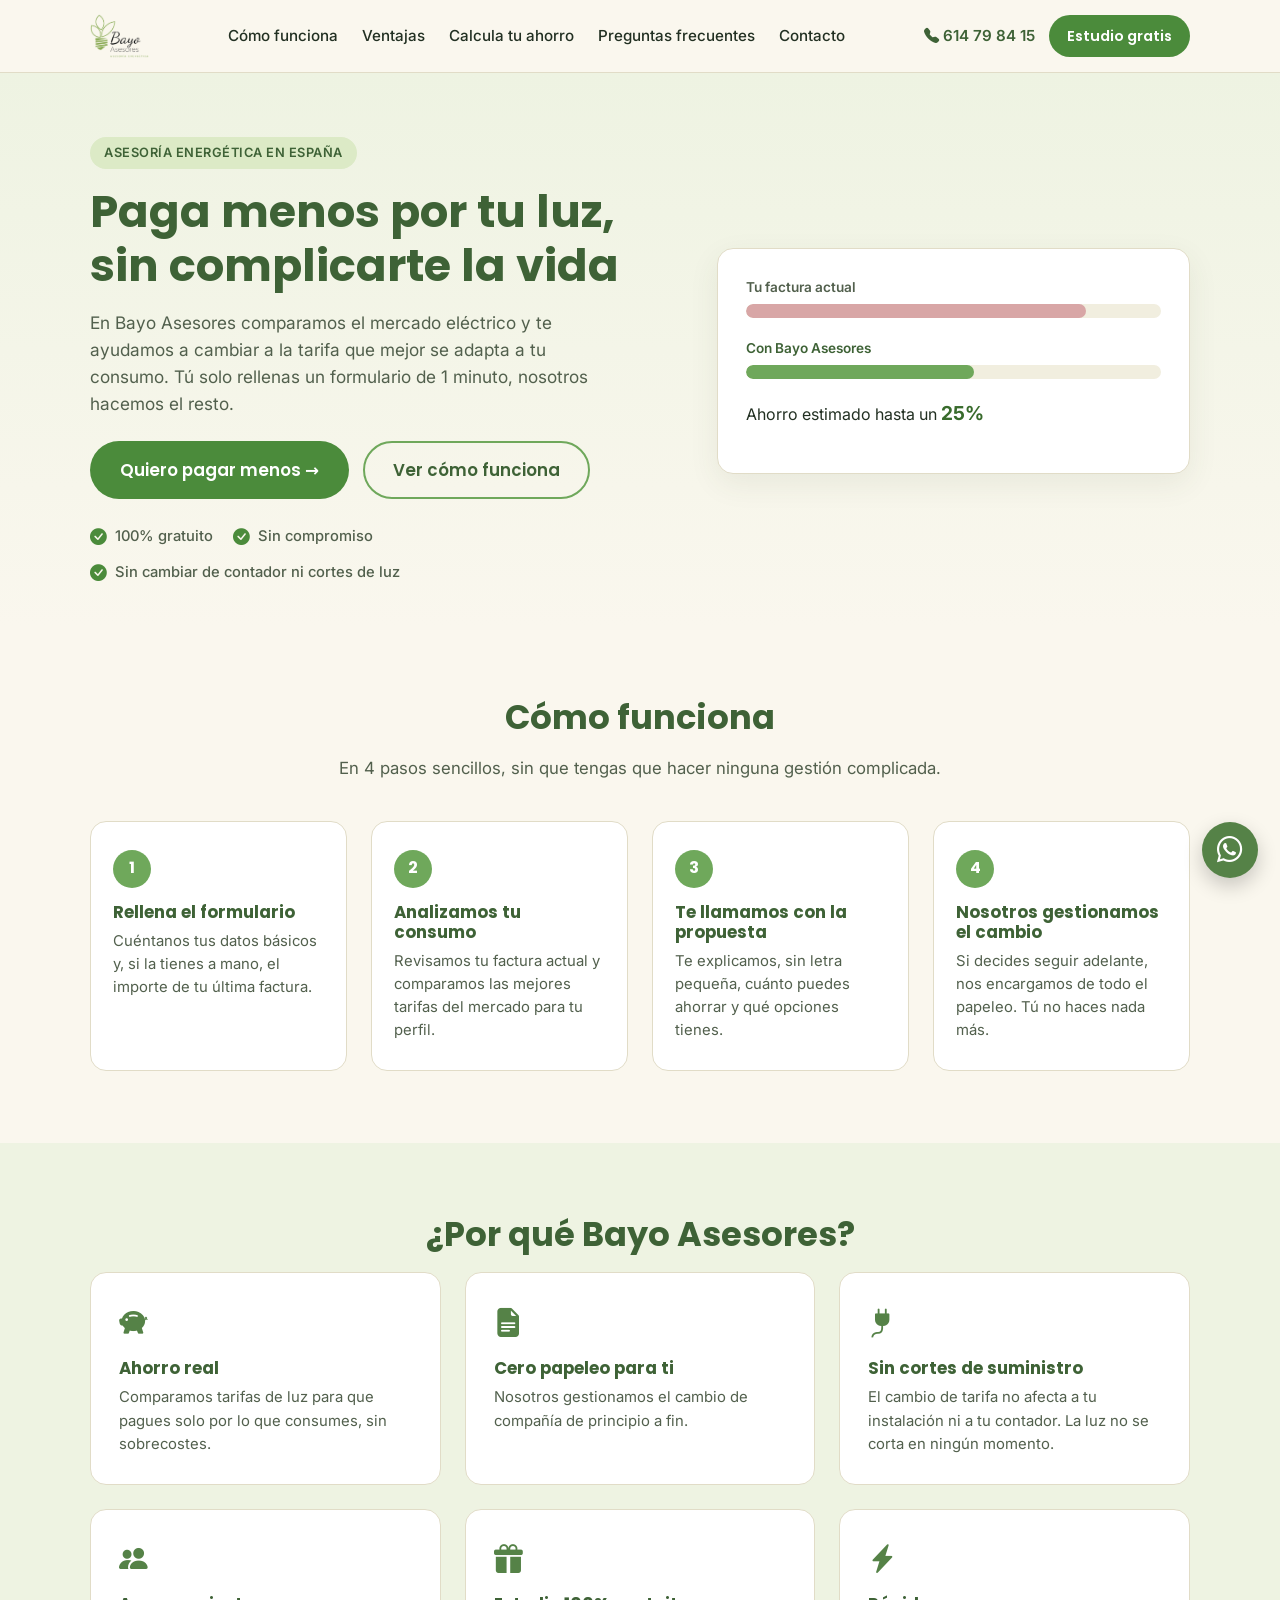
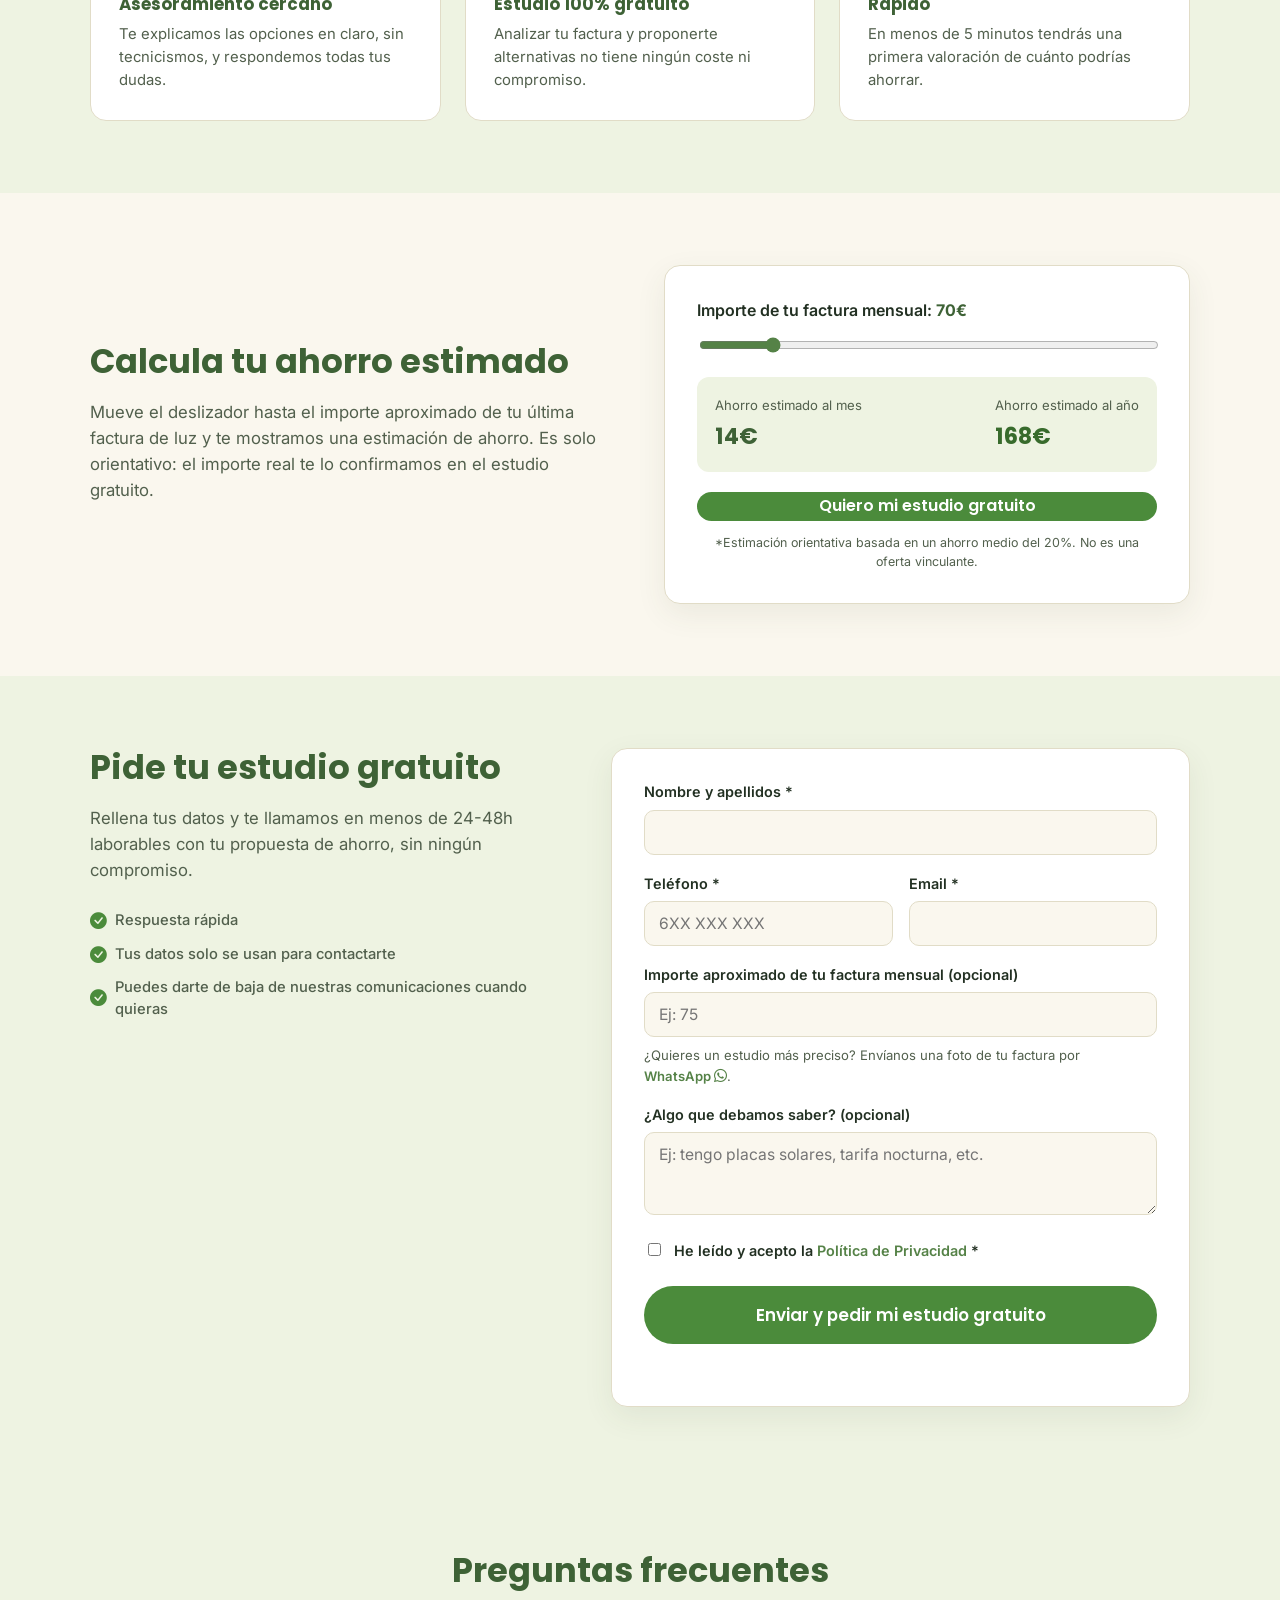
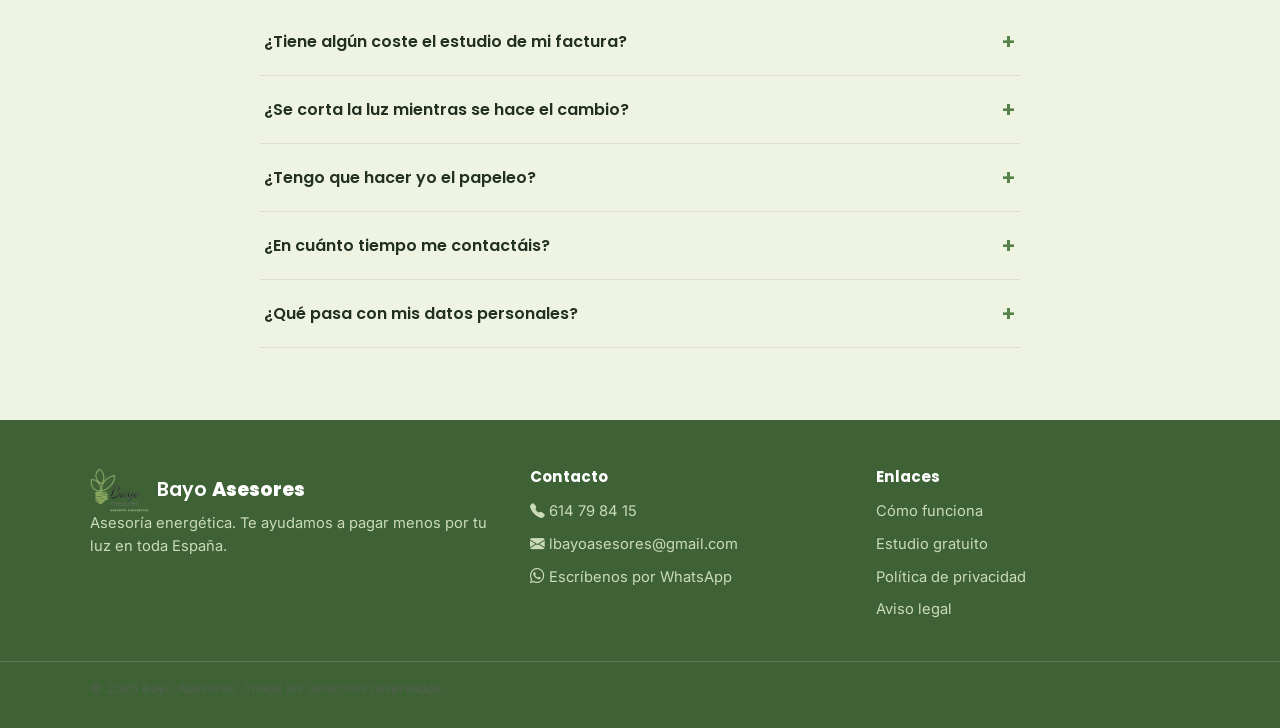
==== index.html @ 39cb793c "Cambiar BayoAsesores por Bayo Asesores en todo el sitio" ====
<!DOCTYPE html>
<html lang="es">
<head>
<meta charset="UTF-8">
<meta name="viewport" content="width=device-width, initial-scale=1.0">
<title>Bayo Asesores | Baja el precio de tu luz en España</title>
<meta name="description" content="Bayo Asesores te ayuda a comparar y cambiar a la tarifa de luz más barata para tu casa o negocio en España. Estudio gratuito, sin compromiso.">

<meta property="og:type" content="website">
<meta property="og:site_name" content="Bayo Asesores">
<meta property="og:url" content="https://bayoasesores.es/">
<meta property="og:title" content="Bayo Asesores | Baja el precio de tu luz en España">
<meta property="og:description" content="Comparamos el mercado eléctrico y te ayudamos a cambiar a la tarifa más barata. Estudio 100% gratuito y sin compromiso.">
<meta property="og:image" content="https://bayoasesores.es/img/logo.png">
<meta property="og:locale" content="es_ES">

<meta name="twitter:card" content="summary">
<meta name="twitter:title" content="Bayo Asesores | Baja el precio de tu luz en España">
<meta name="twitter:description" content="Comparamos el mercado eléctrico y te ayudamos a cambiar a la tarifa más barata. Estudio 100% gratuito y sin compromiso.">
<meta name="twitter:image" content="https://bayoasesores.es/img/logo.png">

<link rel="icon" type="image/png" href="img/favicon.png">
<link rel="preconnect" href="https://fonts.googleapis.com">
<link rel="preconnect" href="https://fonts.gstatic.com" crossorigin>
<link href="https://fonts.googleapis.com/css2?family=Poppins:wght@600;700;800&family=Inter:wght@400;500;600;700&display=swap" rel="stylesheet">
<link rel="stylesheet" href="https://cdn.jsdelivr.net/npm/bootstrap-icons@1.11.3/font/bootstrap-icons.min.css">
<link rel="stylesheet" href="css/styles.css">
</head>
<body>

<a class="skip-link" href="#formulario">Ir al formulario</a>

<header class="site-header">
  <div class="container header-inner">
    <a href="#inicio" class="logo">
      <img src="img/logo.png" alt="Bayo Asesores" class="logo-img">
    </a>

    <nav class="main-nav" id="main-nav">
      <a href="#como-funciona">Cómo funciona</a>
      <a href="#ventajas">Ventajas</a>
      <a href="#calculadora">Calcula tu ahorro</a>
      <a href="#faq">Preguntas frecuentes</a>
      <a href="#contacto">Contacto</a>
    </nav>

    <div class="header-actions">
      <a href="tel:+34614798415" class="phone-link" aria-label="Llamar a Bayo Asesores">
        <i class="bi bi-telephone-fill" aria-hidden="true"></i> 614 79 84 15
      </a>
      <a href="#formulario" class="btn btn-primary btn-small">Estudio gratis</a>
      <button class="nav-toggle" id="nav-toggle" aria-label="Abrir menú" aria-expanded="false" aria-controls="main-nav">
        <span></span><span></span><span></span>
      </button>
    </div>
  </div>
</header>

<main id="inicio">

  <!-- HERO -->
  <section class="hero">
    <div class="container hero-inner">
      <div class="hero-text">
        <span class="eyebrow">Asesoría energética en España</span>
        <h1>Paga menos por tu luz, sin complicarte la vida</h1>
        <p class="hero-sub">
          En Bayo Asesores comparamos el mercado eléctrico y te ayudamos a cambiar a la
          tarifa que mejor se adapta a tu consumo. Tú solo rellenas un formulario de
          1 minuto, nosotros hacemos el resto.
        </p>
        <div class="hero-cta">
          <a href="#formulario" class="btn btn-primary btn-large">Quiero pagar menos →</a>
          <a href="#como-funciona" class="btn btn-ghost btn-large">Ver cómo funciona</a>
        </div>
        <ul class="trust-badges">
          <li><i class="bi bi-check-circle-fill" aria-hidden="true"></i> 100% gratuito</li>
          <li><i class="bi bi-check-circle-fill" aria-hidden="true"></i> Sin compromiso</li>
          <li><i class="bi bi-check-circle-fill" aria-hidden="true"></i> Sin cambiar de contador ni cortes de luz</li>
        </ul>
      </div>

      <div class="hero-card" aria-hidden="true">
        <div class="mini-form-preview">
          <p class="mini-form-title">Tu factura actual</p>
          <div class="mini-bar"><span style="width:82%"></span></div>
          <p class="mini-form-title mini-form-title--accent">Con Bayo Asesores</p>
          <div class="mini-bar mini-bar--accent"><span style="width:55%"></span></div>
          <p class="mini-savings">Ahorro estimado hasta un <strong>25%</strong></p>
        </div>
      </div>
    </div>
  </section>

  <!-- COMO FUNCIONA -->
  <section id="como-funciona" class="section">
    <div class="container">
      <h2 class="section-title">Cómo funciona</h2>
      <p class="section-sub">En 4 pasos sencillos, sin que tengas que hacer ninguna gestión complicada.</p>

      <div class="steps">
        <div class="step">
          <div class="step-num">1</div>
          <h3>Rellena el formulario</h3>
          <p>Cuéntanos tus datos básicos y, si la tienes a mano, el importe de tu última factura.</p>
        </div>
        <div class="step">
          <div class="step-num">2</div>
          <h3>Analizamos tu consumo</h3>
          <p>Revisamos tu factura actual y comparamos las mejores tarifas del mercado para tu perfil.</p>
        </div>
        <div class="step">
          <div class="step-num">3</div>
          <h3>Te llamamos con la propuesta</h3>
          <p>Te explicamos, sin letra pequeña, cuánto puedes ahorrar y qué opciones tienes.</p>
        </div>
        <div class="step">
          <div class="step-num">4</div>
          <h3>Nosotros gestionamos el cambio</h3>
          <p>Si decides seguir adelante, nos encargamos de todo el papeleo. Tú no haces nada más.</p>
        </div>
      </div>
    </div>
  </section>

  <!-- VENTAJAS -->
  <section id="ventajas" class="section section-alt">
    <div class="container">
      <h2 class="section-title">¿Por qué Bayo Asesores?</h2>
      <div class="cards-grid">
        <div class="card">
          <div class="card-icon"><i class="bi bi-piggy-bank-fill" aria-hidden="true"></i></div>
          <h3>Ahorro real</h3>
          <p>Comparamos tarifas de luz para que pagues solo por lo que consumes, sin sobrecostes.</p>
        </div>
        <div class="card">
          <div class="card-icon"><i class="bi bi-file-earmark-text-fill" aria-hidden="true"></i></div>
          <h3>Cero papeleo para ti</h3>
          <p>Nosotros gestionamos el cambio de compañía de principio a fin.</p>
        </div>
        <div class="card">
          <div class="card-icon"><i class="bi bi-plug-fill" aria-hidden="true"></i></div>
          <h3>Sin cortes de suministro</h3>
          <p>El cambio de tarifa no afecta a tu instalación ni a tu contador. La luz no se corta en ningún momento.</p>
        </div>
        <div class="card">
          <div class="card-icon"><i class="bi bi-people-fill" aria-hidden="true"></i></div>
          <h3>Asesoramiento cercano</h3>
          <p>Te explicamos las opciones en claro, sin tecnicismos, y respondemos todas tus dudas.</p>
        </div>
        <div class="card">
          <div class="card-icon"><i class="bi bi-gift-fill" aria-hidden="true"></i></div>
          <h3>Estudio 100% gratuito</h3>
          <p>Analizar tu factura y proponerte alternativas no tiene ningún coste ni compromiso.</p>
        </div>
        <div class="card">
          <div class="card-icon"><i class="bi bi-lightning-charge-fill" aria-hidden="true"></i></div>
          <h3>Rápido</h3>
          <p>En menos de 5 minutos tendrás una primera valoración de cuánto podrías ahorrar.</p>
        </div>
      </div>
    </div>
  </section>

  <!-- CALCULADORA -->
  <section id="calculadora" class="section">
    <div class="container calc-container">
      <div class="calc-text">
        <h2 class="section-title section-title--left">Calcula tu ahorro estimado</h2>
        <p class="section-sub section-sub--left">
          Mueve el deslizador hasta el importe aproximado de tu última factura de luz
          y te mostramos una estimación de ahorro. Es solo orientativo: el importe real
          te lo confirmamos en el estudio gratuito.
        </p>
      </div>

      <div class="calc-box">
        <label for="bill-range" class="calc-label">
          Importe de tu factura mensual: <strong id="bill-value">70€</strong>
        </label>
        <input type="range" id="bill-range" min="30" max="300" step="5" value="70">

        <div class="calc-result">
          <div>
            <span class="calc-result-label">Ahorro estimado al mes</span>
            <span class="calc-result-value" id="saving-monthly">14€</span>
          </div>
          <div>
            <span class="calc-result-label">Ahorro estimado al año</span>
            <span class="calc-result-value calc-result-value--accent" id="saving-yearly">168€</span>
          </div>
        </div>
        <a href="#formulario" class="btn btn-primary btn-block">Quiero mi estudio gratuito</a>
        <p class="calc-disclaimer">*Estimación orientativa basada en un ahorro medio del 20%. No es una oferta vinculante.</p>
      </div>
    </div>
  </section>

  <!-- FORMULARIO -->
  <section id="formulario" class="section section-form">
    <div class="container form-container">
      <div class="form-intro">
        <h2 class="section-title section-title--left">Pide tu estudio gratuito</h2>
        <p class="section-sub section-sub--left">
          Rellena tus datos y te llamamos en menos de 24-48h laborables con tu propuesta
          de ahorro, sin ningún compromiso.
        </p>
        <ul class="trust-badges trust-badges--column">
          <li><i class="bi bi-check-circle-fill" aria-hidden="true"></i> Respuesta rápida</li>
          <li><i class="bi bi-check-circle-fill" aria-hidden="true"></i> Tus datos solo se usan para contactarte</li>
          <li><i class="bi bi-check-circle-fill" aria-hidden="true"></i> Puedes darte de baja de nuestras comunicaciones cuando quieras</li>
        </ul>
      </div>

      <form id="lead-form" class="lead-form" action="https://formspree.io/f/mdeonybl" method="POST">
        <div class="form-row">
          <label for="nombre">Nombre y apellidos *</label>
          <input type="text" id="nombre" name="nombre" required autocomplete="name">
        </div>

        <div class="form-row form-row--split">
          <div>
            <label for="telefono">Teléfono *</label>
            <input type="tel" id="telefono" name="telefono" required autocomplete="tel" pattern="[0-9+\s]{9,15}" placeholder="6XX XXX XXX">
          </div>
          <div>
            <label for="email">Email *</label>
            <input type="email" id="email" name="email" required autocomplete="email">
          </div>
        </div>

        <div class="form-row">
          <label for="factura">Importe aproximado de tu factura mensual (opcional)</label>
          <input type="number" id="factura" name="factura" min="0" placeholder="Ej: 75">
          <p class="form-hint">
            ¿Quieres un estudio más preciso? Envíanos una foto de tu factura por
            <a href="https://wa.me/34614798415?text=Hola%2C%20quiero%20enviaros%20una%20foto%20de%20mi%20factura%20de%20luz%20para%20que%20me%20hag%C3%A1is%20el%20estudio." target="_blank" rel="noopener">WhatsApp <i class="bi bi-whatsapp" aria-hidden="true"></i></a>.
          </p>
        </div>

        <div class="form-row">
          <label for="mensaje">¿Algo que debamos saber? (opcional)</label>
          <textarea id="mensaje" name="mensaje" rows="3" placeholder="Ej: tengo placas solares, tarifa nocturna, etc."></textarea>
        </div>

        <div class="form-row form-row--checkbox">
          <input type="checkbox" id="privacidad" name="privacidad" required>
          <label for="privacidad">
            He leído y acepto la <a href="privacidad.html" target="_blank" rel="noopener">Política de Privacidad</a> *
          </label>
        </div>

        <input type="hidden" name="_subject" value="Nuevo lead desde bayoasesores.es">
        <input type="hidden" id="utm_source" name="origen" value="">
        <input type="hidden" id="utm_medium" name="medio" value="">
        <input type="hidden" id="utm_campaign" name="campana" value="">
        <input type="hidden" id="pagina_referencia" name="pagina_referencia" value="">
        <input type="text" name="_gotcha" class="form-honeypot" tabindex="-1" autocomplete="off" aria-hidden="true">

        <button type="submit" class="btn btn-primary btn-large btn-block" id="form-submit">
          Enviar y pedir mi estudio gratuito
        </button>

        <p class="form-note" id="form-note" role="status"></p>
      </form>
    </div>
  </section>

  <!-- FAQ -->
  <section id="faq" class="section section-alt">
    <div class="container">
      <h2 class="section-title">Preguntas frecuentes</h2>
      <div class="faq-list">

        <div class="faq-item">
          <button class="faq-question" aria-expanded="false">
            ¿Tiene algún coste el estudio de mi factura?
            <span class="faq-icon">+</span>
          </button>
          <div class="faq-answer">
            <p>No. El estudio y la comparativa de tarifas son completamente gratuitos y sin compromiso de contratación.</p>
          </div>
        </div>

        <div class="faq-item">
          <button class="faq-question" aria-expanded="false">
            ¿Se corta la luz mientras se hace el cambio?
            <span class="faq-icon">+</span>
          </button>
          <div class="faq-answer">
            <p>No. El cambio de tarifa o de compañía es solo un trámite administrativo. Tu contador y tu instalación no se tocan, y el suministro no se interrumpe en ningún momento.</p>
          </div>
        </div>

        <div class="faq-item">
          <button class="faq-question" aria-expanded="false">
            ¿Tengo que hacer yo el papeleo?
            <span class="faq-icon">+</span>
          </button>
          <div class="faq-answer">
            <p>No. Si decides seguir adelante con la propuesta, nosotros nos encargamos de toda la gestión del cambio.</p>
          </div>
        </div>

        <div class="faq-item">
          <button class="faq-question" aria-expanded="false">
            ¿En cuánto tiempo me contactáis?
            <span class="faq-icon">+</span>
          </button>
          <div class="faq-answer">
            <p>Normalmente en un plazo de 24-48h laborables tras recibir tu formulario.</p>
          </div>
        </div>

        <div class="faq-item">
          <button class="faq-question" aria-expanded="false">
            ¿Qué pasa con mis datos personales?
            <span class="faq-icon">+</span>
          </button>
          <div class="faq-answer">
            <p>Tus datos se usan únicamente para contactarte y prepararte una propuesta. Puedes consultar todos los detalles en nuestra <a href="privacidad.html">Política de Privacidad</a> y darte de baja cuando quieras.</p>
          </div>
        </div>

      </div>
    </div>
  </section>

</main>

<!-- CONTACTO / FOOTER -->
<footer id="contacto" class="site-footer">
  <div class="container footer-inner">
    <div class="footer-brand">
      <a href="#inicio" class="logo logo--footer">
        <img src="img/logo.png" alt="Bayo Asesores" class="logo-img" onerror="this.style.display='none'">
        <span>Bayo <strong>Asesores</strong></span>
      </a>
      <p>Asesoría energética. Te ayudamos a pagar menos por tu luz en toda España.</p>
    </div>

    <div class="footer-col">
      <h4>Contacto</h4>
      <p><a href="tel:+34614798415"><i class="bi bi-telephone-fill" aria-hidden="true"></i> 614 79 84 15</a></p>
      <p><a href="mailto:lbayoasesores@gmail.com"><i class="bi bi-envelope-fill" aria-hidden="true"></i> lbayoasesores@gmail.com</a></p>
      <p><a href="https://wa.me/34614798415?text=Hola%2C%20me%20gustar%C3%ADa%20recibir%20un%20estudio%20gratuito%20para%20pagar%20menos%20por%20mi%20factura%20de%20luz." target="_blank" rel="noopener"><i class="bi bi-whatsapp" aria-hidden="true"></i> Escríbenos por WhatsApp</a></p>
    </div>

    <div class="footer-col">
      <h4>Enlaces</h4>
      <p><a href="#como-funciona">Cómo funciona</a></p>
      <p><a href="#formulario">Estudio gratuito</a></p>
      <p><a href="privacidad.html">Política de privacidad</a></p>
      <p><a href="aviso-legal.html">Aviso legal</a></p>
    </div>
  </div>

  <div class="footer-bottom">
    <div class="container">
      <p>&copy; <span id="year"></span> Bayo Asesores. Todos los derechos reservados.</p>
    </div>
  </div>
</footer>

<a href="https://wa.me/34614798415?text=Hola%2C%20me%20gustar%C3%ADa%20recibir%20un%20estudio%20gratuito%20para%20pagar%20menos%20por%20mi%20factura%20de%20luz." class="whatsapp-float" target="_blank" rel="noopener" aria-label="Contactar por WhatsApp">
  <i class="bi bi-whatsapp" aria-hidden="true"></i>
</a>

<script src="js/script.js"></script>
</body>
</html>
---- css/styles.css ----
/* ===== Tokens ===== */
:root {
  --cream: #FAF7EE;
  --cream-alt: #F1EEDF;
  --green-50: #EEF3E2;
  --green-100: #DCEAC6;
  --green-300: #A9CB8D;
  --green-500: #6FA85B;
  --green-600: #558247;
  --green-700: #3E6236;
  --ink: #223022;
  --ink-soft: #52604D;
  --accent: #4B8B3B;
  --accent-dark: #386B2C;
  --white: #FFFFFF;
  --border: #E1DCC7;
  --shadow: 0 10px 30px rgba(63, 82, 51, 0.08);
  --radius: 16px;
  --font-head: 'Poppins', 'Segoe UI', system-ui, sans-serif;
  --font-body: 'Inter', 'Segoe UI', system-ui, sans-serif;
}

* { box-sizing: border-box; }
html { scroll-behavior: smooth; }

body {
  margin: 0;
  font-family: var(--font-body);
  color: var(--ink);
  background: var(--cream);
  line-height: 1.55;
}

h1, h2, h3, h4 { font-family: var(--font-head); color: var(--green-700); margin: 0 0 .5em; line-height: 1.2; }
p { margin: 0 0 1em; color: var(--ink-soft); }
a { color: var(--green-600); text-decoration: none; }
a:hover { color: var(--green-700); }
img { max-width: 100%; display: block; }

.container {
  max-width: 1140px;
  margin: 0 auto;
  padding: 0 20px;
}

.skip-link {
  position: absolute;
  left: -999px;
  top: 0;
  background: var(--green-700);
  color: #fff;
  padding: 10px 16px;
  z-index: 1000;
}
.skip-link:focus { left: 10px; top: 10px; }

/* ===== Buttons ===== */
.btn {
  display: inline-flex;
  align-items: center;
  justify-content: center;
  gap: 8px;
  border-radius: 999px;
  font-family: var(--font-head);
  font-weight: 600;
  text-align: center;
  cursor: pointer;
  border: 2px solid transparent;
  transition: transform .15s ease, box-shadow .15s ease, background .15s ease;
  white-space: nowrap;
}
.btn-primary {
  background: var(--accent);
  color: #fff;
}
.btn-primary:hover { background: var(--accent-dark); color: #fff; transform: translateY(-1px); }
.btn-ghost {
  background: transparent;
  border-color: var(--green-500);
  color: var(--green-700);
}
.btn-ghost:hover { background: var(--green-50); }
.btn-small { padding: 8px 16px; font-size: .9rem; }
.btn-large { padding: 14px 28px; font-size: 1.05rem; }
.btn-block { width: 100%; }

/* ===== Header ===== */
.site-header {
  position: sticky;
  top: 0;
  z-index: 500;
  background: rgba(250, 247, 238, 0.92);
  backdrop-filter: blur(6px);
  border-bottom: 1px solid var(--border);
}
.header-inner {
  display: flex;
  align-items: center;
  justify-content: space-between;
  gap: 16px;
  padding: 14px 20px;
}
.logo {
  display: flex;
  align-items: center;
  gap: 8px;
  font-family: var(--font-head);
  font-weight: 600;
  font-size: 1.2rem;
  color: var(--green-700);
}
.logo strong { font-weight: 800; }
.logo-img { height: 44px; width: auto; }

.main-nav {
  display: flex;
  gap: 24px;
  flex: 1;
  justify-content: center;
}
.main-nav a {
  color: var(--ink);
  font-weight: 500;
  font-size: .95rem;
}
.main-nav a:hover { color: var(--green-700); }

.header-actions {
  display: flex;
  align-items: center;
  gap: 14px;
}
.phone-link {
  font-weight: 600;
  color: var(--green-700);
  font-size: .95rem;
  white-space: nowrap;
}

.nav-toggle {
  display: none;
  flex-direction: column;
  justify-content: center;
  gap: 5px;
  width: 34px;
  height: 34px;
  background: none;
  border: none;
  cursor: pointer;
}
.nav-toggle span {
  display: block;
  height: 2px;
  background: var(--green-700);
  border-radius: 2px;
}

/* ===== Hero ===== */
.hero {
  padding: 64px 0 40px;
  background: linear-gradient(180deg, var(--green-50) 0%, var(--cream) 100%);
}
.hero-inner {
  display: grid;
  grid-template-columns: minmax(0, 1.1fr) minmax(0, .9fr);
  gap: 48px;
  align-items: center;
}
.eyebrow {
  display: inline-block;
  background: var(--green-100);
  color: var(--green-700);
  font-weight: 600;
  font-size: .8rem;
  letter-spacing: .04em;
  text-transform: uppercase;
  padding: 6px 14px;
  border-radius: 999px;
  margin-bottom: 16px;
}
.hero-text h1 {
  font-size: clamp(2rem, 4vw, 2.8rem);
  margin-bottom: 18px;
}
.hero-sub {
  font-size: 1.08rem;
  max-width: 46ch;
}
.hero-cta {
  display: flex;
  flex-wrap: wrap;
  gap: 14px;
  margin: 24px 0;
}
.trust-badges {
  list-style: none;
  padding: 0;
  margin: 0;
  display: flex;
  flex-wrap: wrap;
  gap: 10px 20px;
  font-size: .92rem;
  color: var(--ink-soft);
  font-weight: 500;
}
.trust-badges--column { flex-direction: column; gap: 8px; }
.trust-badges li { display: flex; align-items: center; gap: 8px; }
.trust-badges i { color: var(--accent); font-size: 1.05rem; }

.hero-card {
  background: var(--white);
  border-radius: var(--radius);
  box-shadow: var(--shadow);
  padding: 28px;
  border: 1px solid var(--border);
}
.mini-form-title {
  font-size: .85rem;
  font-weight: 600;
  color: var(--ink-soft);
  margin-bottom: 6px;
}
.mini-form-title--accent { color: var(--green-700); margin-top: 20px; }
.mini-bar {
  height: 14px;
  border-radius: 999px;
  background: var(--cream-alt);
  overflow: hidden;
  margin-bottom: 4px;
}
.mini-bar span {
  display: block;
  height: 100%;
  background: #D8A6A6;
  border-radius: 999px;
}
.mini-bar--accent span { background: var(--green-500); }
.mini-savings {
  margin-top: 20px;
  font-size: 1rem;
  color: var(--ink);
}
.mini-savings strong { color: var(--accent-dark); font-size: 1.2rem; }

/* ===== Sections ===== */
.section { padding: 72px 0; }
.section-alt { background: var(--green-50); }
.section-title {
  text-align: center;
  font-size: clamp(1.6rem, 3vw, 2.1rem);
}
.section-title--left { text-align: left; }
.section-sub {
  text-align: center;
  max-width: 60ch;
  margin: 0 auto 40px;
  font-size: 1.05rem;
}
.section-sub--left { text-align: left; margin: 0 0 24px; }

/* Steps */
.steps {
  display: grid;
  grid-template-columns: repeat(4, minmax(0, 1fr));
  gap: 24px;
}
.step {
  background: var(--white);
  border: 1px solid var(--border);
  border-radius: var(--radius);
  padding: 28px 22px;
  text-align: left;
}
.step-num {
  width: 38px;
  height: 38px;
  border-radius: 50%;
  background: var(--green-500);
  color: #fff;
  font-family: var(--font-head);
  font-weight: 700;
  display: flex;
  align-items: center;
  justify-content: center;
  margin-bottom: 14px;
}
.step h3 { font-size: 1.05rem; margin-bottom: 8px; }
.step p { font-size: .93rem; margin: 0; }

/* Cards */
.cards-grid {
  display: grid;
  grid-template-columns: repeat(3, minmax(0, 1fr));
  gap: 24px;
}
.card {
  background: var(--white);
  border-radius: var(--radius);
  padding: 28px;
  border: 1px solid var(--border);
  transition: transform .15s ease, box-shadow .15s ease;
}
.card:hover { transform: translateY(-3px); box-shadow: var(--shadow); }
.card-icon { font-size: 1.8rem; margin-bottom: 12px; color: var(--green-600); }
.card h3 { font-size: 1.05rem; }
.card p { font-size: .93rem; margin: 0; }

/* Calculadora */
.calc-container {
  display: grid;
  grid-template-columns: minmax(0, 1fr) minmax(0, 1fr);
  gap: 48px;
  align-items: center;
}
.calc-box {
  background: var(--white);
  border: 1px solid var(--border);
  border-radius: var(--radius);
  padding: 32px;
  box-shadow: var(--shadow);
}
.calc-label {
  display: block;
  font-weight: 600;
  margin-bottom: 12px;
  color: var(--ink);
}
.calc-label strong { color: var(--green-700); }
input[type="range"] {
  width: 100%;
  accent-color: var(--green-600);
  margin-bottom: 24px;
}
.calc-result {
  display: flex;
  justify-content: space-between;
  gap: 16px;
  background: var(--green-50);
  border-radius: 12px;
  padding: 18px;
  margin-bottom: 20px;
}
.calc-result-label {
  display: block;
  font-size: .82rem;
  color: var(--ink-soft);
  margin-bottom: 4px;
}
.calc-result-value {
  display: block;
  font-family: var(--font-head);
  font-size: 1.4rem;
  font-weight: 700;
  color: var(--green-700);
}
.calc-result-value--accent { color: var(--accent-dark); }
.calc-disclaimer {
  font-size: .78rem;
  color: var(--ink-soft);
  margin: 12px 0 0;
  text-align: center;
}

/* Formulario */
.section-form { background: var(--green-50); }
.form-container {
  display: grid;
  grid-template-columns: minmax(0, .9fr) minmax(0, 1.1fr);
  gap: 48px;
  align-items: start;
}
.lead-form {
  background: var(--white);
  border-radius: var(--radius);
  padding: 32px;
  box-shadow: var(--shadow);
  border: 1px solid var(--border);
}
.form-row { margin-bottom: 18px; }
.form-row--split {
  display: grid;
  grid-template-columns: minmax(0, 1fr) minmax(0, 1fr);
  gap: 16px;
}
.form-row label {
  display: block;
  font-weight: 600;
  font-size: .9rem;
  margin-bottom: 6px;
  color: var(--ink);
}
.form-row input[type="text"],
.form-row input[type="tel"],
.form-row input[type="email"],
.form-row input[type="number"],
.form-row textarea {
  width: 100%;
  padding: 12px 14px;
  border: 1px solid var(--border);
  border-radius: 10px;
  font-family: var(--font-body);
  font-size: .98rem;
  background: var(--cream);
  color: var(--ink);
}
.form-row input:focus,
.form-row textarea:focus {
  outline: 2px solid var(--green-500);
  outline-offset: 1px;
  background: var(--white);
}
.form-hint {
  font-size: .82rem;
  color: var(--ink-soft);
  margin: 8px 0 0;
}
.form-hint a { font-weight: 600; white-space: nowrap; }
.form-honeypot {
  position: absolute;
  left: -9999px;
  width: 1px;
  height: 1px;
  opacity: 0;
}
.form-row--checkbox {
  display: flex;
  align-items: flex-start;
  gap: 10px;
  font-size: .85rem;
  color: var(--ink-soft);
}
.form-row--checkbox input { margin-top: 3px; }
.form-note {
  min-height: 1.2em;
  margin: 12px 0 0;
  font-size: .9rem;
  text-align: center;
  font-weight: 600;
}
.form-note.success { color: var(--green-700); }
.form-note.error { color: #b3402a; }

/* FAQ */
.faq-list { max-width: 760px; margin: 0 auto; }
.faq-item {
  border-bottom: 1px solid var(--border);
}
.faq-question {
  width: 100%;
  text-align: left;
  background: none;
  border: none;
  padding: 18px 4px;
  font-family: var(--font-head);
  font-size: 1rem;
  font-weight: 600;
  color: var(--ink);
  display: flex;
  justify-content: space-between;
  align-items: center;
  cursor: pointer;
}
.faq-icon {
  font-size: 1.3rem;
  color: var(--green-600);
  transition: transform .2s ease;
}
.faq-question[aria-expanded="true"] .faq-icon { transform: rotate(45deg); }
.faq-answer {
  max-height: 0;
  overflow: hidden;
  transition: max-height .25s ease;
}
.faq-answer p { padding: 0 4px 18px; margin: 0; font-size: .95rem; }

/* Footer */
.site-footer {
  background: var(--green-700);
  color: #E7EEDF;
  padding-top: 48px;
}
.footer-inner {
  display: grid;
  grid-template-columns: minmax(0, 1.3fr) minmax(0, 1fr) minmax(0, 1fr);
  gap: 32px;
  padding-bottom: 32px;
}
.logo--footer { color: #fff; }
.footer-brand p { color: #CBDAB9; font-size: .92rem; }
.footer-col h4 { color: #fff; font-size: .95rem; margin-bottom: 12px; }
.footer-col p { margin: 0 0 8px; }
.footer-col a { color: #CBDAB9; font-size: .92rem; }
.footer-col a:hover { color: #fff; }
.footer-bottom {
  border-top: 1px solid rgba(255,255,255,.15);
  padding: 16px 0;
  font-size: .82rem;
  color: #B7C7A4;
}

/* WhatsApp float */
.whatsapp-float {
  position: fixed;
  bottom: 22px;
  right: 22px;
  width: 56px;
  height: 56px;
  background: var(--green-600);
  color: #fff;
  border-radius: 50%;
  display: flex;
  align-items: center;
  justify-content: center;
  font-size: 1.6rem;
  box-shadow: 0 8px 20px rgba(0,0,0,.2);
  z-index: 400;
}
.whatsapp-float:hover { background: var(--green-700); }

/* ===== Responsive ===== */
@media (max-width: 900px) {
  .main-nav { display: none; }
  .nav-toggle { display: flex; }
  .hero-inner, .calc-container, .form-container { grid-template-columns: minmax(0, 1fr); }
  .steps { grid-template-columns: repeat(2, minmax(0, 1fr)); }
  .cards-grid { grid-template-columns: repeat(2, minmax(0, 1fr)); }
  .footer-inner { grid-template-columns: 1fr; }
  .phone-link { display: none; }

  .site-header.nav-open .main-nav {
    display: flex;
    flex-direction: column;
    position: absolute;
    top: 100%;
    left: 0;
    right: 0;
    background: var(--cream);
    padding: 20px;
    border-bottom: 1px solid var(--border);
    gap: 16px;
  }
}

@media (max-width: 560px) {
  .steps { grid-template-columns: 1fr; }
  .cards-grid { grid-template-columns: 1fr; }
  .form-row--split { grid-template-columns: 1fr; }
  .hero { padding: 40px 0 32px; }
  .section { padding: 52px 0; }
}
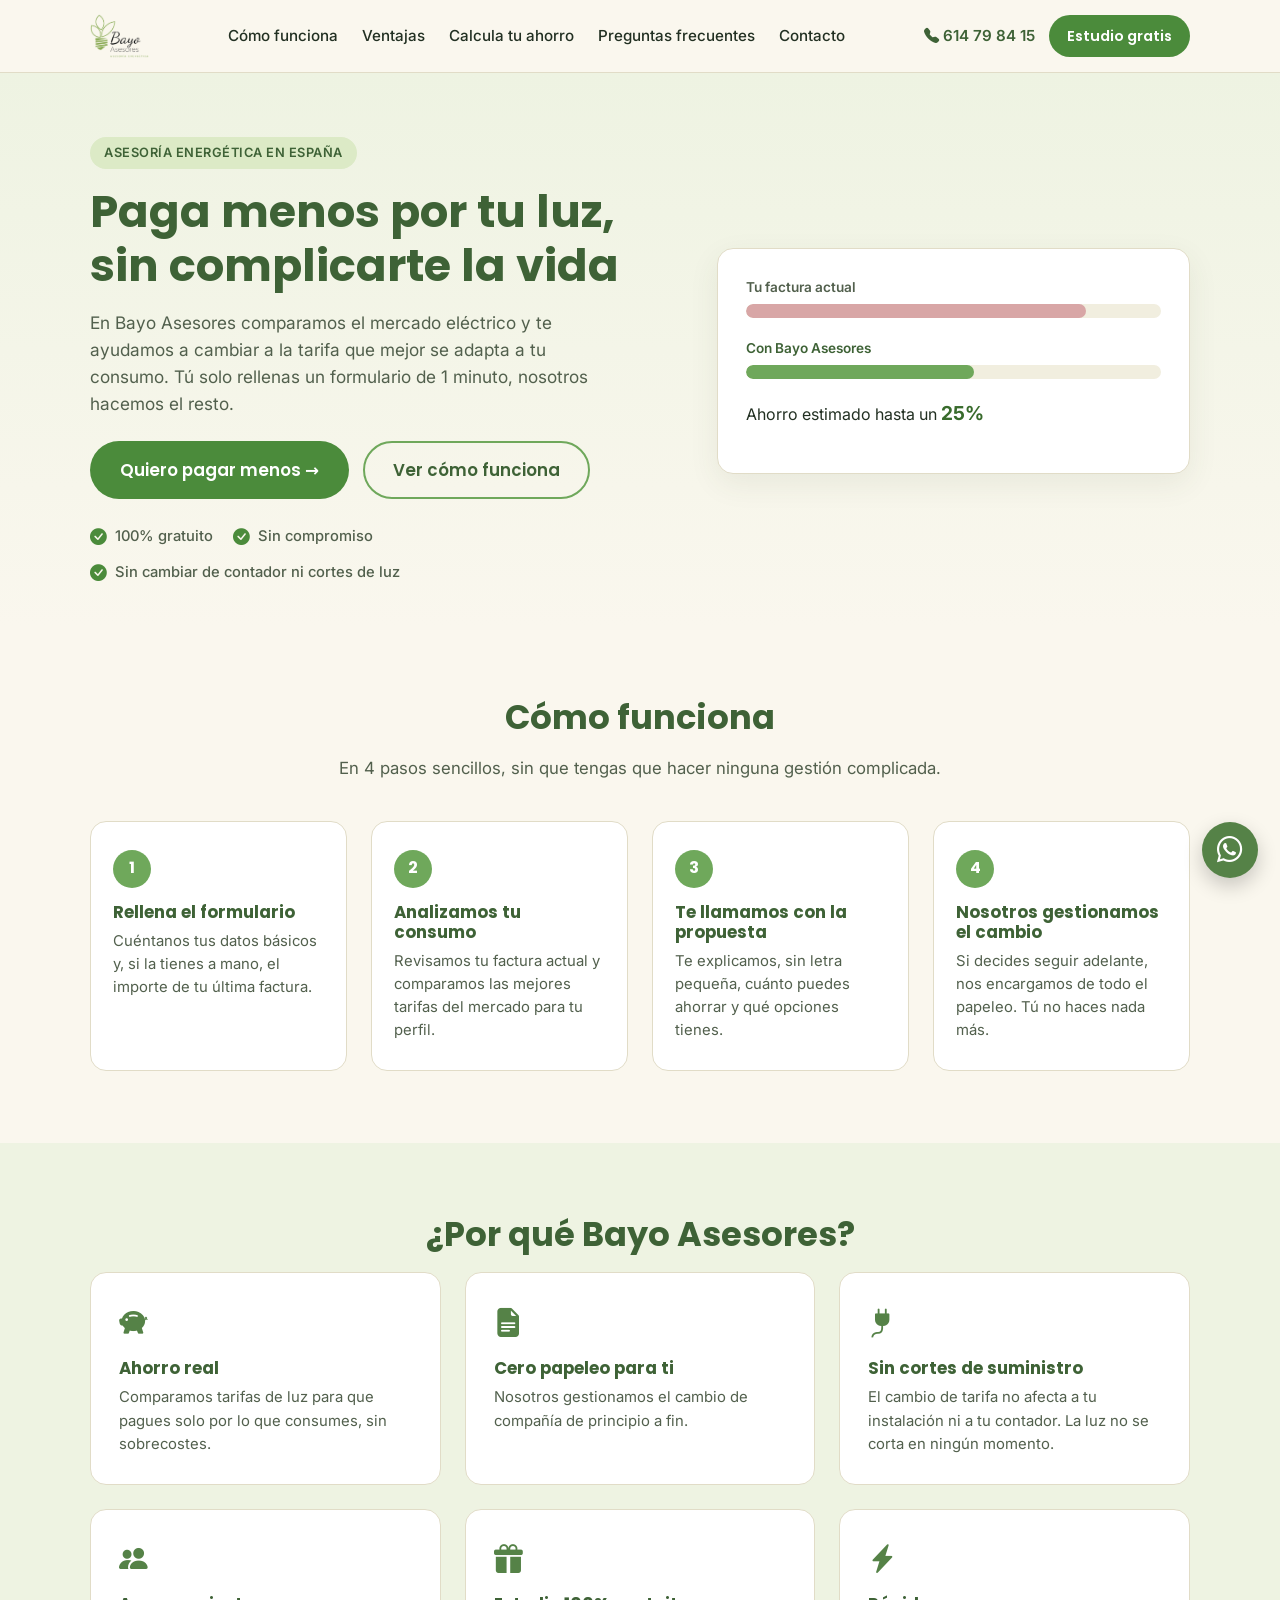
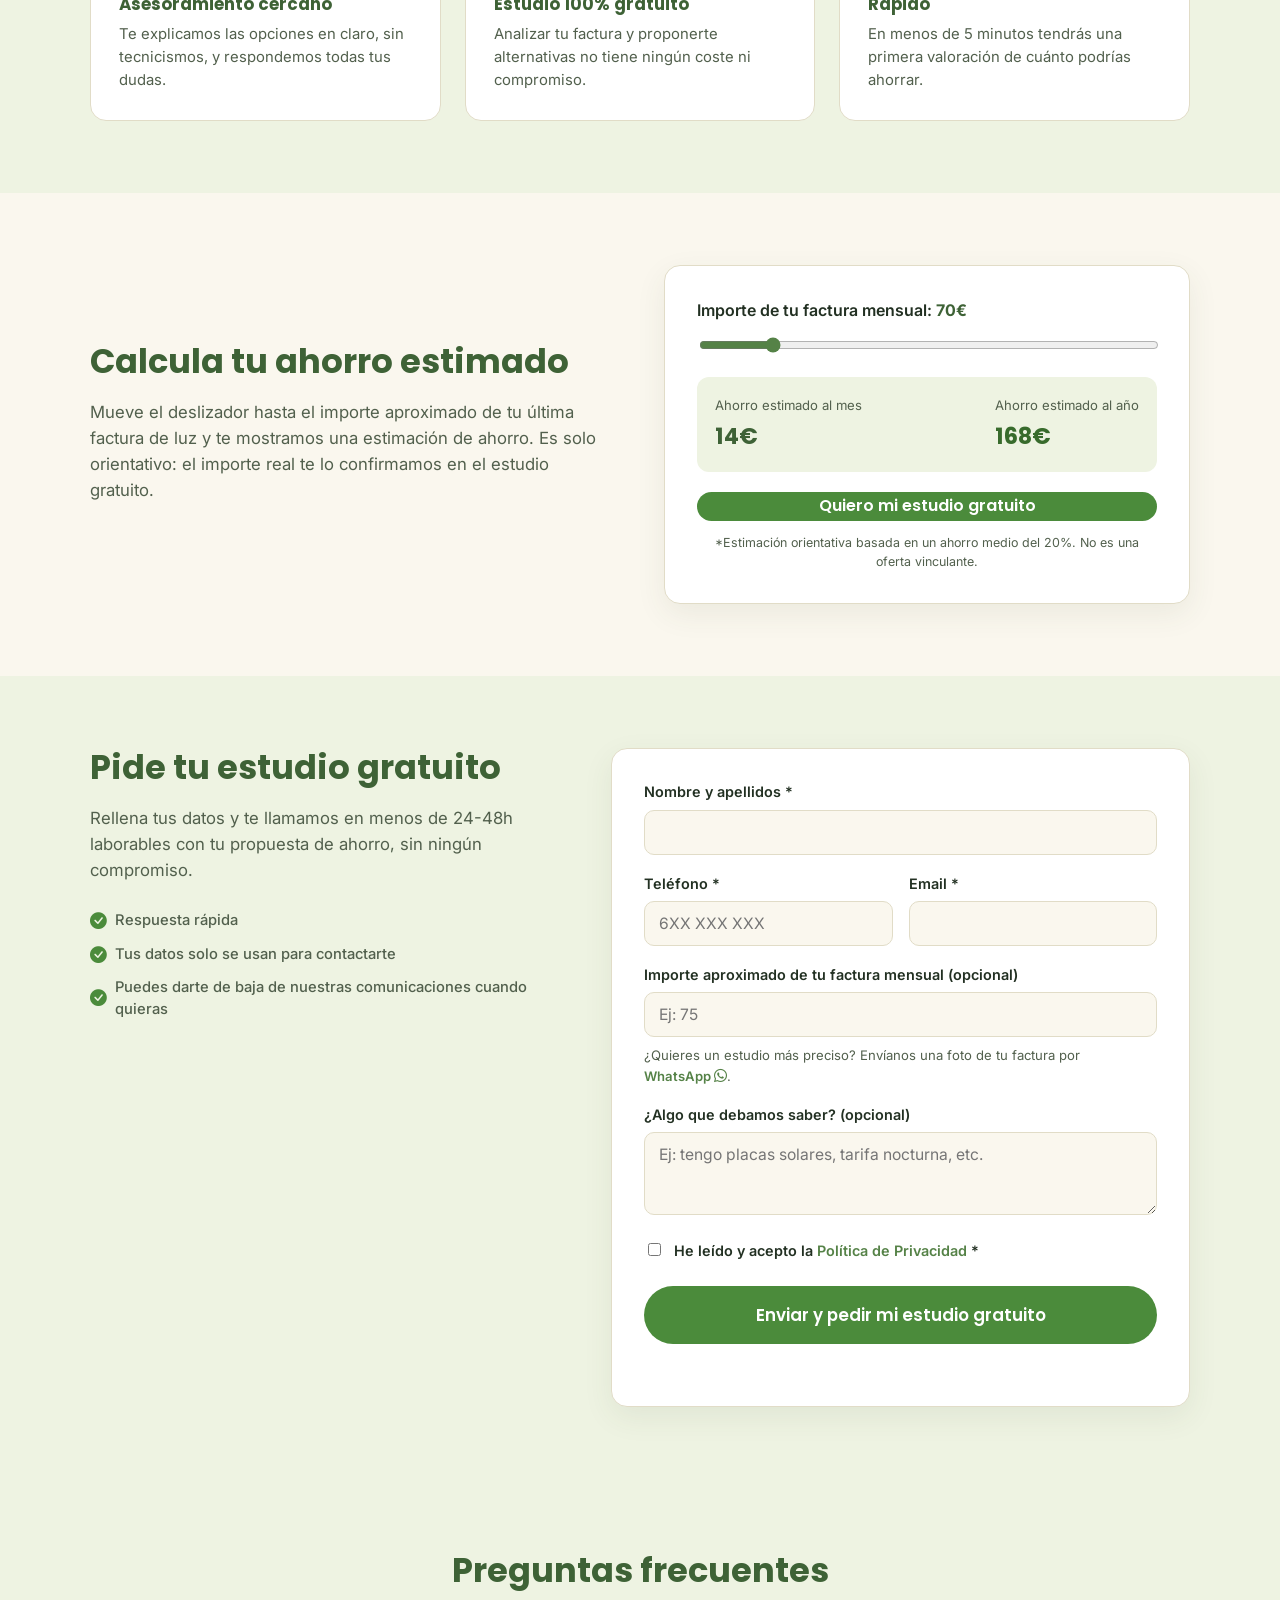
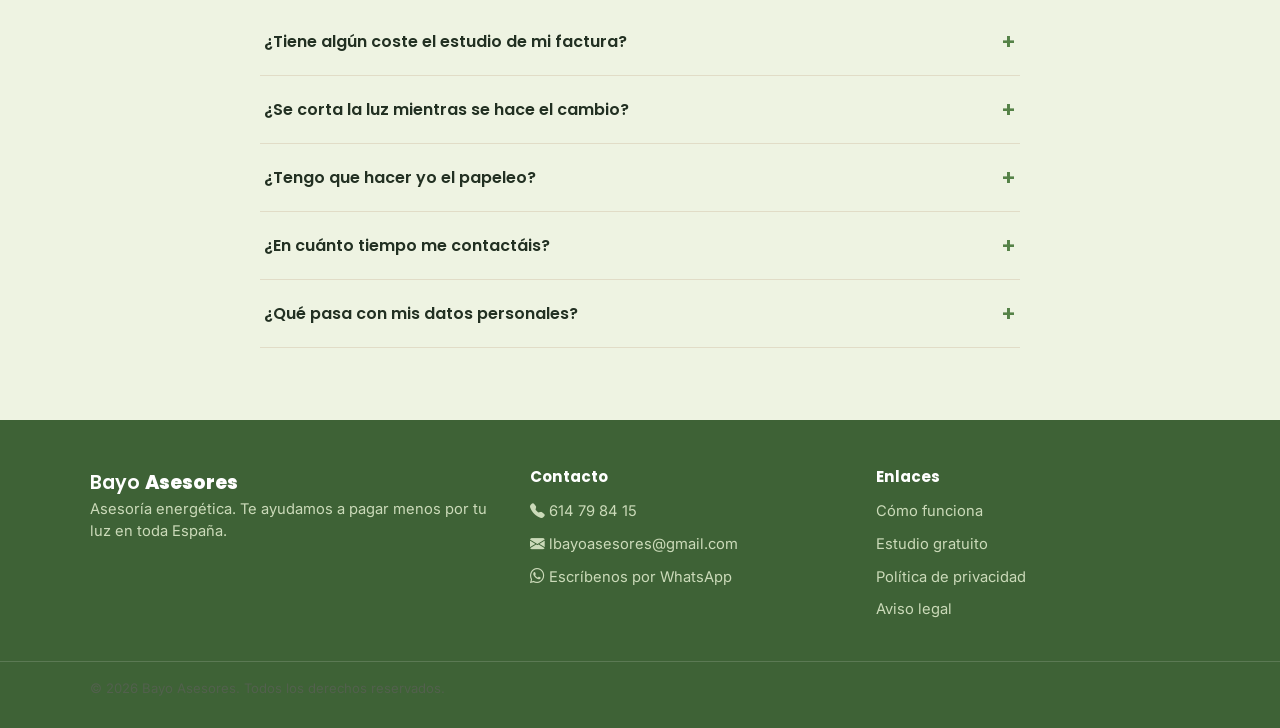
==== commit 15b9d48f: "Quitar imagen de logo del pie de pagina" ====
--- a/index.html
+++ b/index.html
@@ -333,7 +333,6 @@
   <div class="container footer-inner">
     <div class="footer-brand">
       <a href="#inicio" class="logo logo--footer">
-        <img src="img/logo.png" alt="Bayo Asesores" class="logo-img" onerror="this.style.display='none'">
         <span>Bayo <strong>Asesores</strong></span>
       </a>
       <p>Asesoría energética. Te ayudamos a pagar menos por tu luz en toda España.</p>
--- a/css/styles.css
+++ b/css/styles.css
@@ -486,6 +486,7 @@
   padding-bottom: 32px;
 }
 .logo--footer { color: #fff; }
+.logo--footer:hover { color: var(--green-100); }
 .footer-brand p { color: #CBDAB9; font-size: .92rem; }
 .footer-col h4 { color: #fff; font-size: .95rem; margin-bottom: 12px; }
 .footer-col p { margin: 0 0 8px; }
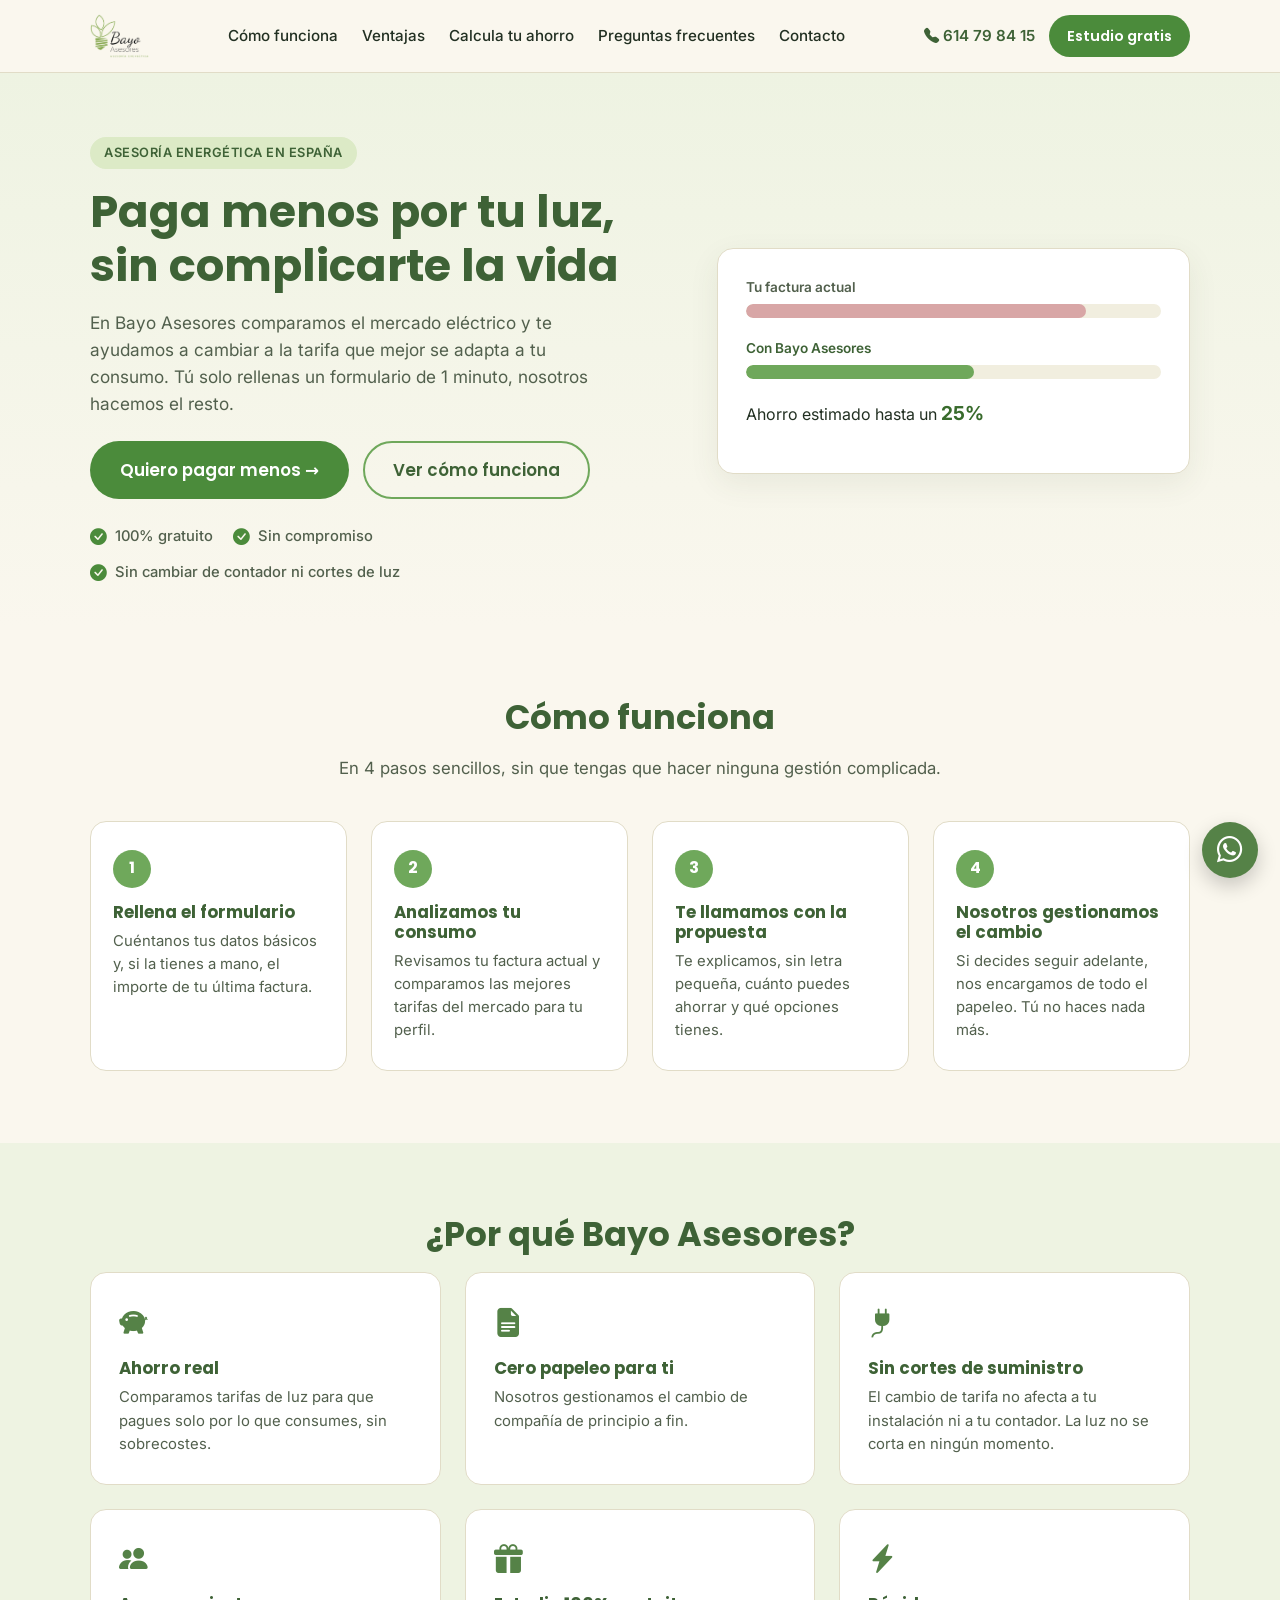
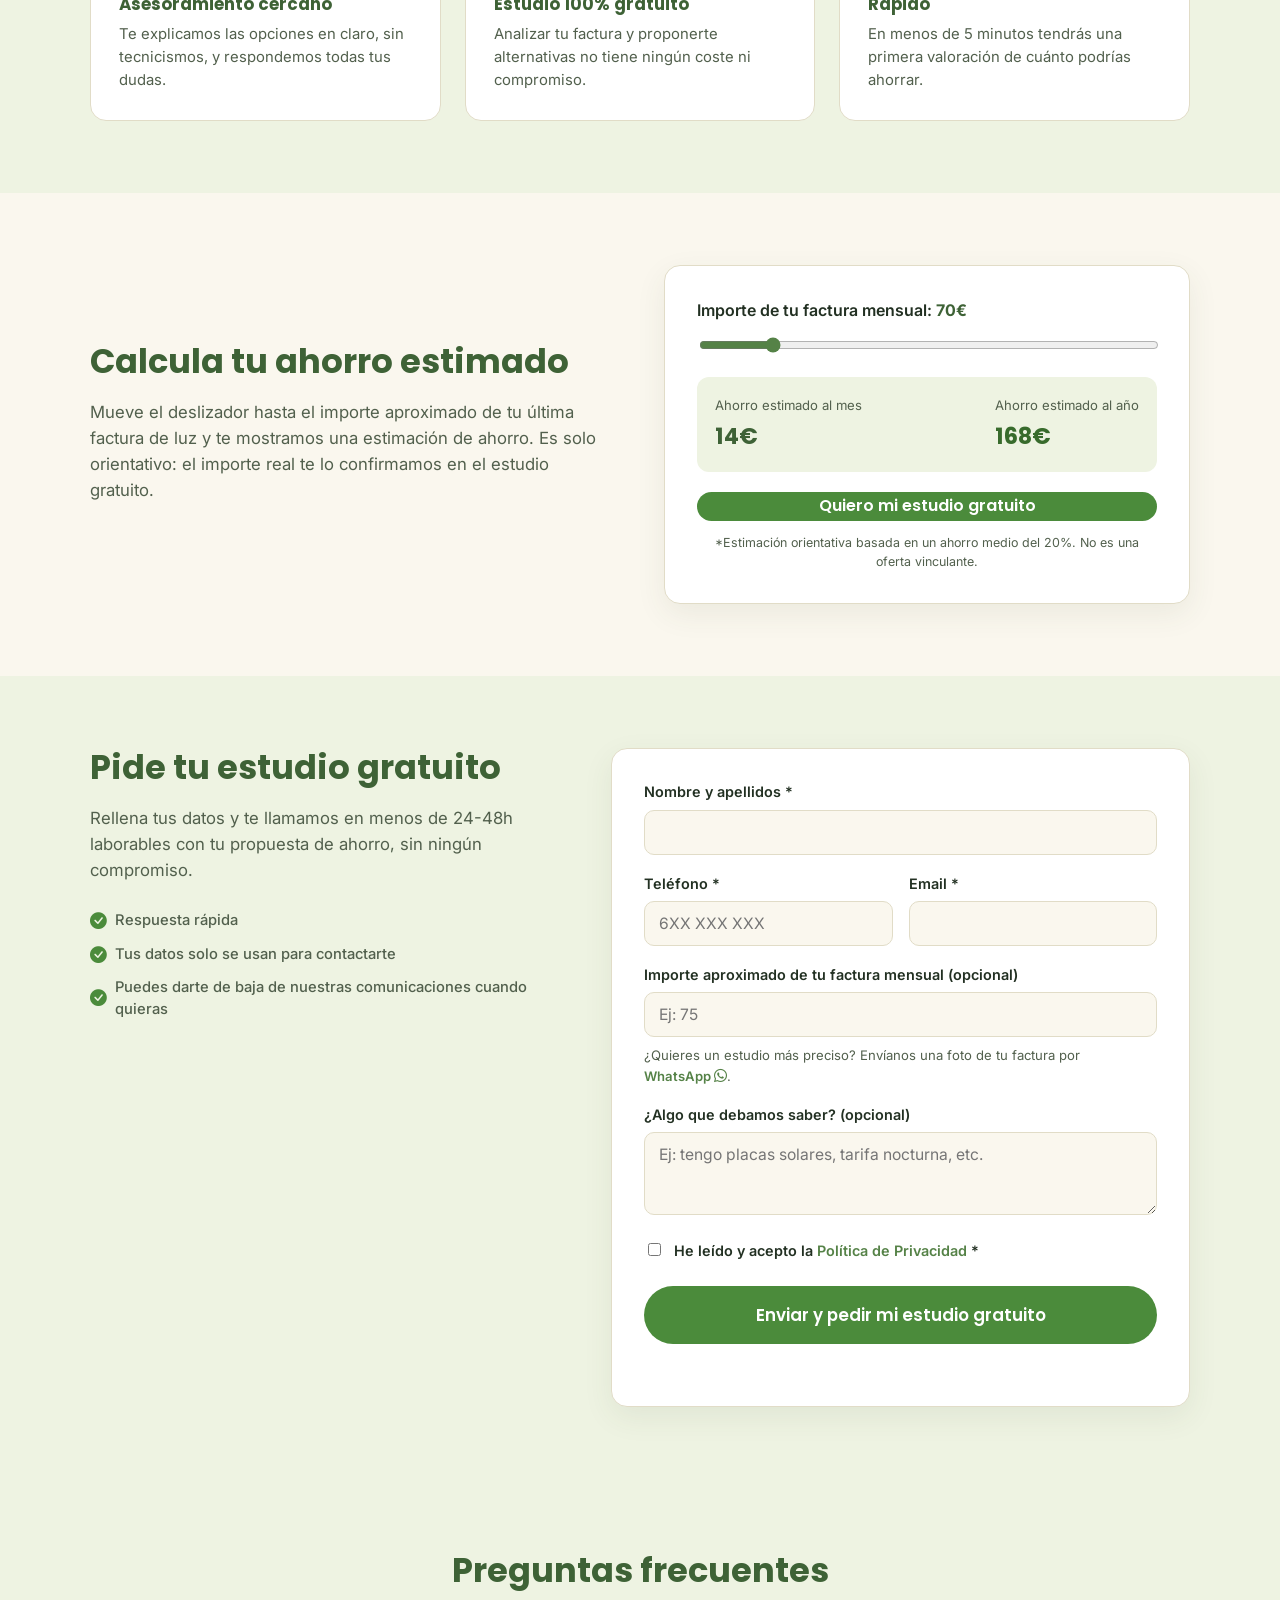
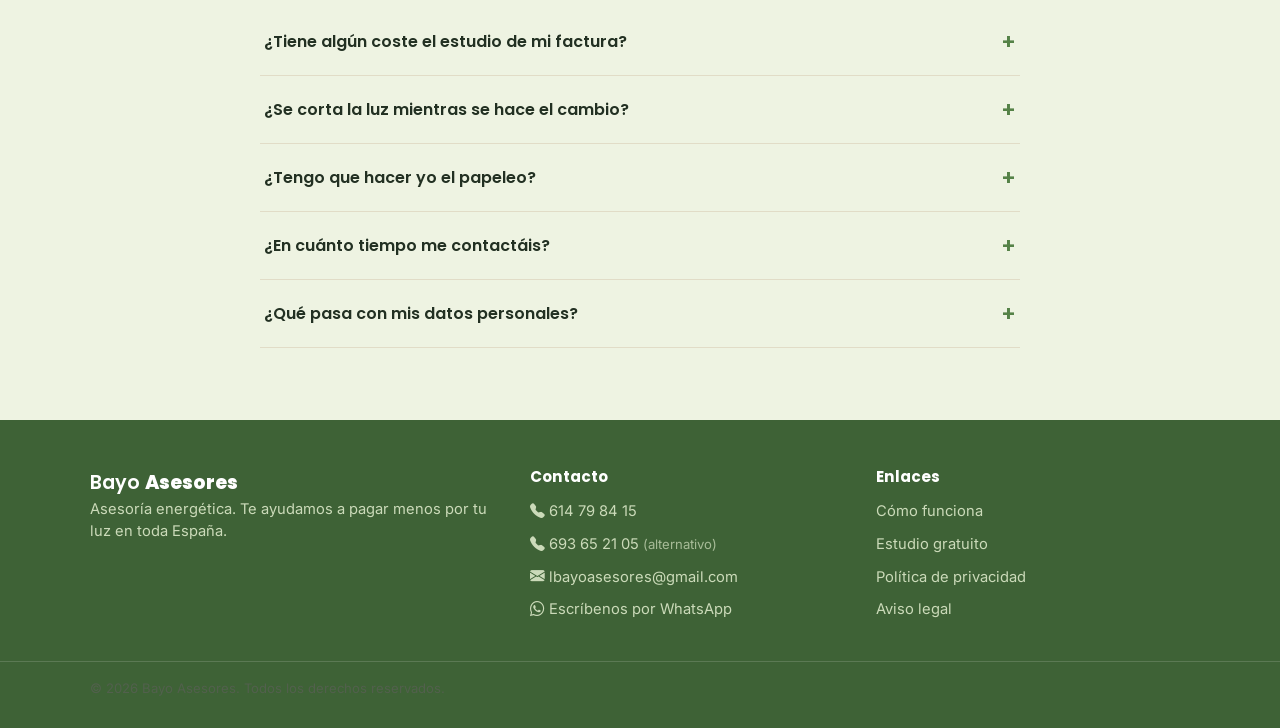
==== commit fca95398: "Anadir telefono alternativo en el footer" ====
--- a/index.html
+++ b/index.html
@@ -341,6 +341,7 @@
     <div class="footer-col">
       <h4>Contacto</h4>
       <p><a href="tel:+34614798415"><i class="bi bi-telephone-fill" aria-hidden="true"></i> 614 79 84 15</a></p>
+      <p><a href="tel:+34693652105"><i class="bi bi-telephone-fill" aria-hidden="true"></i> 693 65 21 05 <span class="footer-note">(alternativo)</span></a></p>
       <p><a href="mailto:lbayoasesores@gmail.com"><i class="bi bi-envelope-fill" aria-hidden="true"></i> lbayoasesores@gmail.com</a></p>
       <p><a href="https://wa.me/34614798415?text=Hola%2C%20me%20gustar%C3%ADa%20recibir%20un%20estudio%20gratuito%20para%20pagar%20menos%20por%20mi%20factura%20de%20luz." target="_blank" rel="noopener"><i class="bi bi-whatsapp" aria-hidden="true"></i> Escríbenos por WhatsApp</a></p>
     </div>
--- a/css/styles.css
+++ b/css/styles.css
@@ -491,6 +491,7 @@
 .footer-col h4 { color: #fff; font-size: .95rem; margin-bottom: 12px; }
 .footer-col p { margin: 0 0 8px; }
 .footer-col a { color: #CBDAB9; font-size: .92rem; }
+.footer-note { font-size: .82rem; opacity: .75; }
 .footer-col a:hover { color: #fff; }
 .footer-bottom {
   border-top: 1px solid rgba(255,255,255,.15);
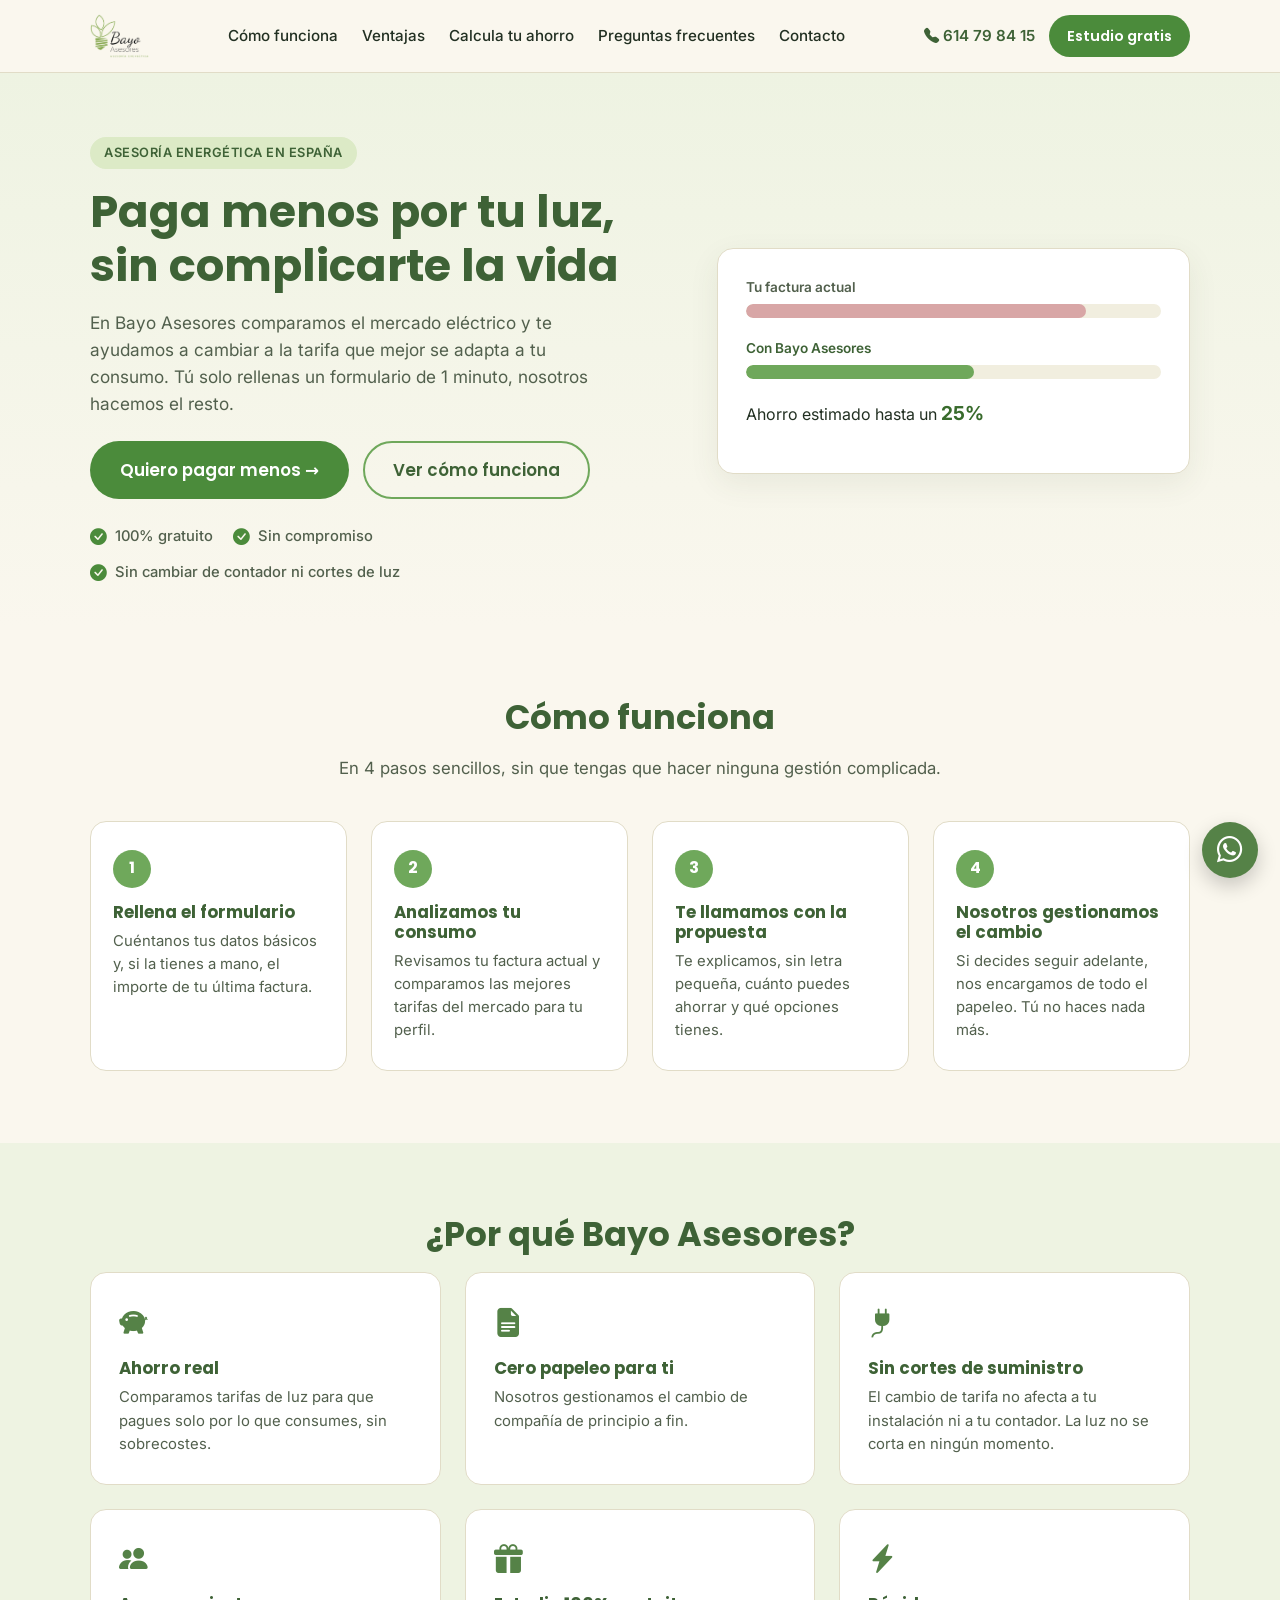
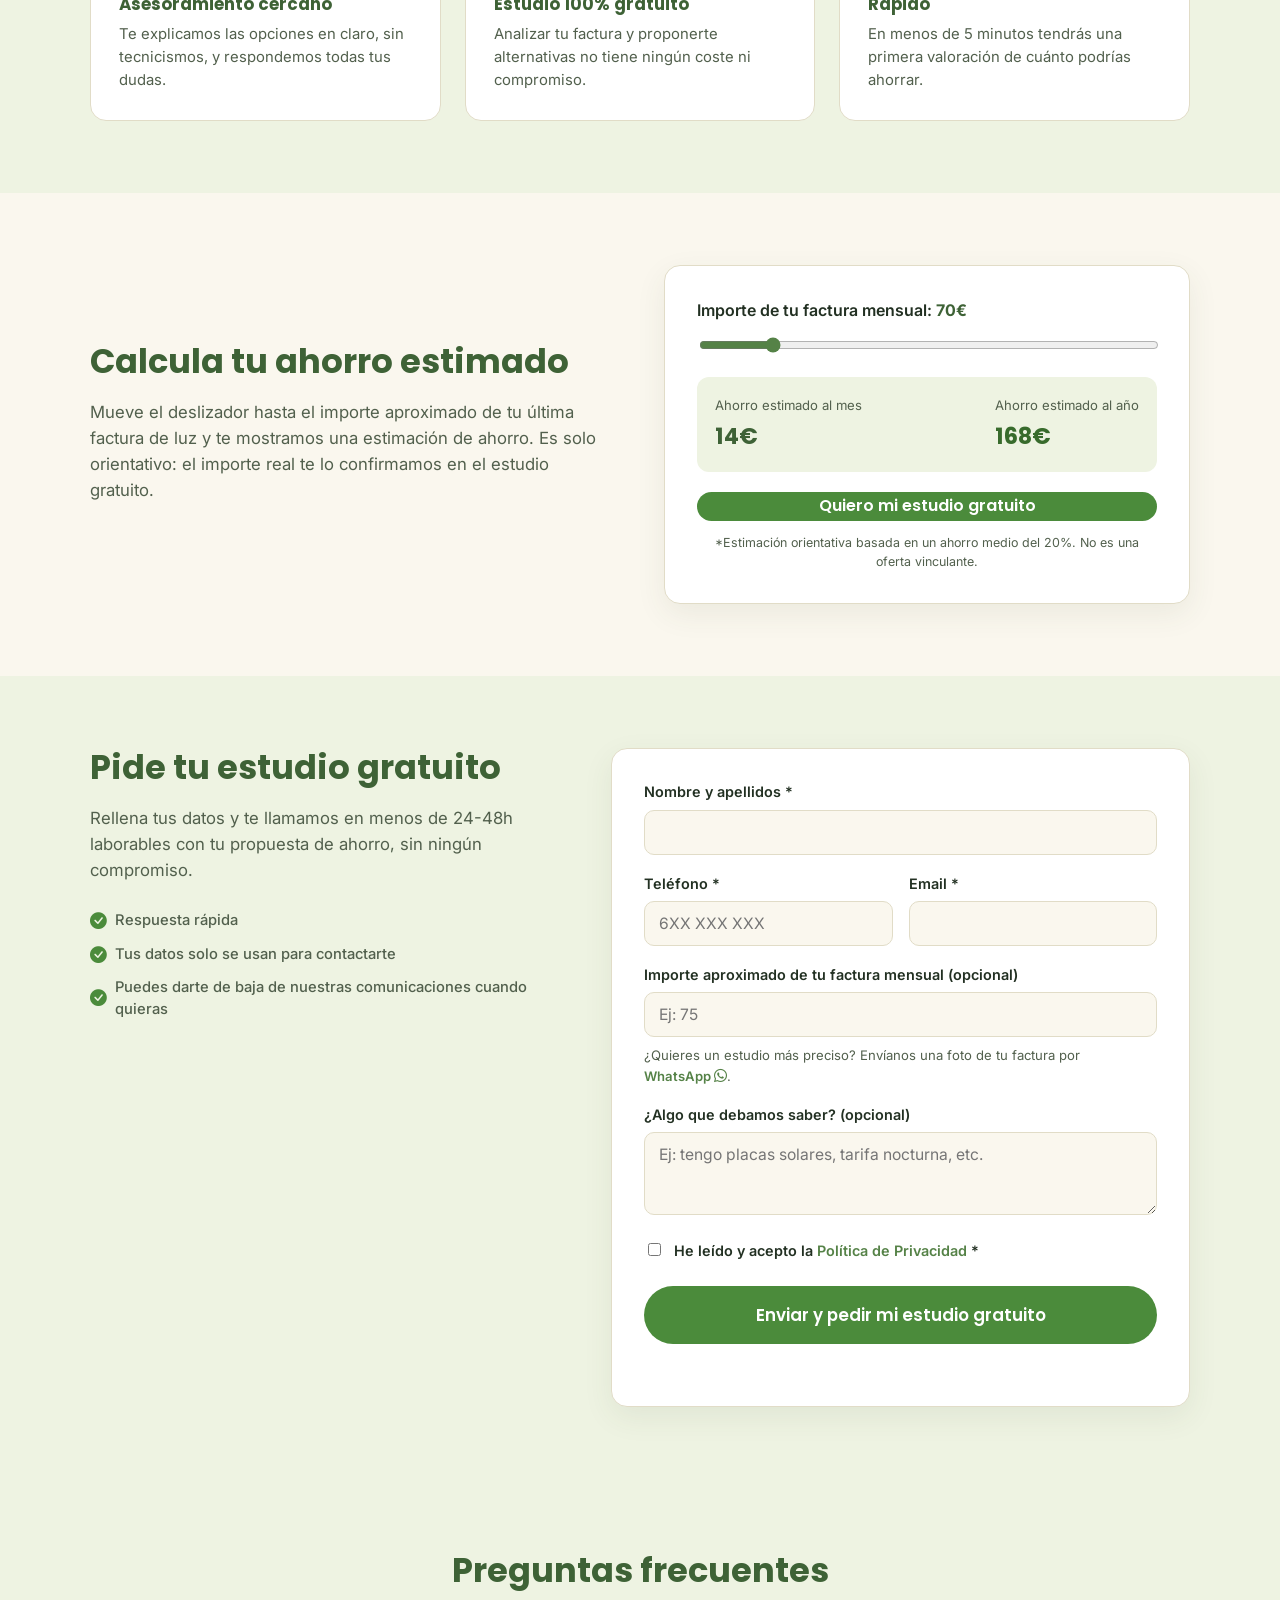
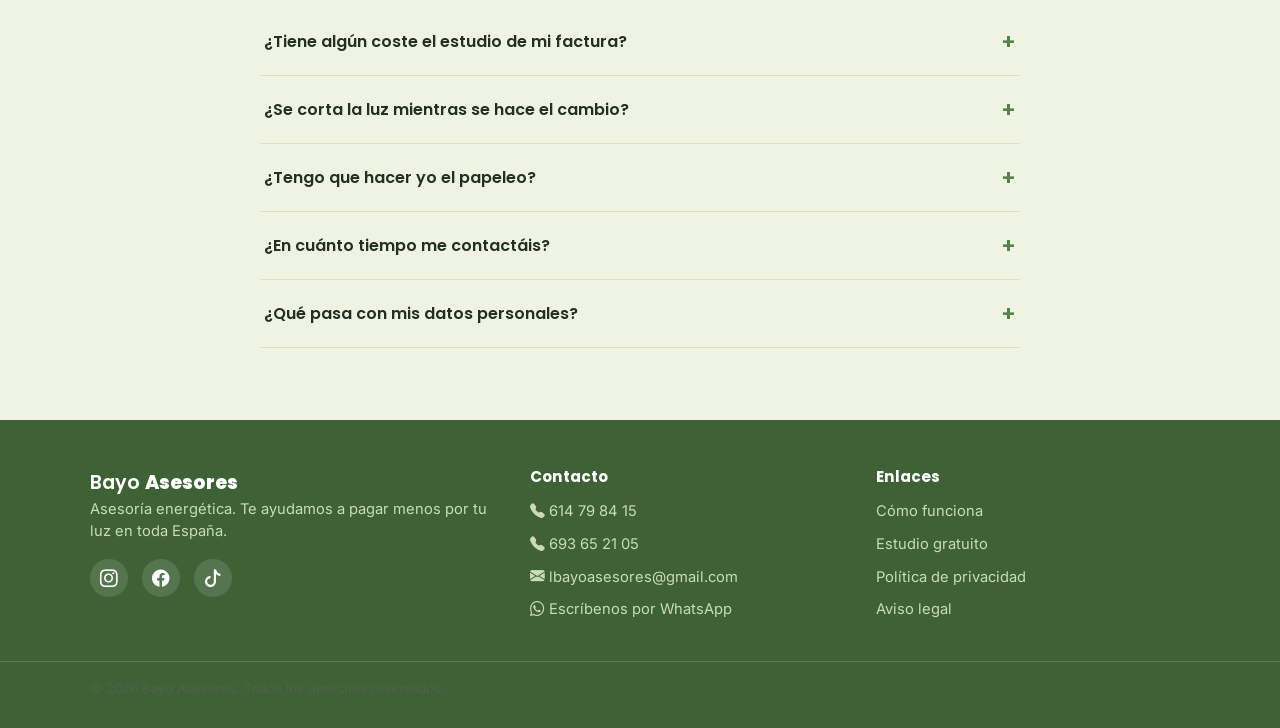
==== commit 7564589c: "Quitar etiqueta (alternativo) y anadir enlaces a redes sociales Iconos de Instagram, Facebook y TikT" ====
--- a/index.html
+++ b/index.html
@@ -336,12 +336,17 @@
         <span>Bayo <strong>Asesores</strong></span>
       </a>
       <p>Asesoría energética. Te ayudamos a pagar menos por tu luz en toda España.</p>
+      <div class="social-links">
+        <a href="https://www.instagram.com/bayoasesores" target="_blank" rel="noopener" aria-label="Instagram"><i class="bi bi-instagram" aria-hidden="true"></i></a>
+        <a href="https://www.facebook.com/people/Bayo-Asesores/61591380857218/" target="_blank" rel="noopener" aria-label="Facebook"><i class="bi bi-facebook" aria-hidden="true"></i></a>
+        <a href="https://www.tiktok.com/@bayo.asesores" target="_blank" rel="noopener" aria-label="TikTok"><i class="bi bi-tiktok" aria-hidden="true"></i></a>
+      </div>
     </div>
 
     <div class="footer-col">
       <h4>Contacto</h4>
       <p><a href="tel:+34614798415"><i class="bi bi-telephone-fill" aria-hidden="true"></i> 614 79 84 15</a></p>
-      <p><a href="tel:+34693652105"><i class="bi bi-telephone-fill" aria-hidden="true"></i> 693 65 21 05 <span class="footer-note">(alternativo)</span></a></p>
+      <p><a href="tel:+34693652105"><i class="bi bi-telephone-fill" aria-hidden="true"></i> 693 65 21 05</a></p>
       <p><a href="mailto:lbayoasesores@gmail.com"><i class="bi bi-envelope-fill" aria-hidden="true"></i> lbayoasesores@gmail.com</a></p>
       <p><a href="https://wa.me/34614798415?text=Hola%2C%20me%20gustar%C3%ADa%20recibir%20un%20estudio%20gratuito%20para%20pagar%20menos%20por%20mi%20factura%20de%20luz." target="_blank" rel="noopener"><i class="bi bi-whatsapp" aria-hidden="true"></i> Escríbenos por WhatsApp</a></p>
     </div>
--- a/css/styles.css
+++ b/css/styles.css
@@ -488,10 +488,22 @@
 .logo--footer { color: #fff; }
 .logo--footer:hover { color: var(--green-100); }
 .footer-brand p { color: #CBDAB9; font-size: .92rem; }
+.social-links { display: flex; gap: 14px; margin-top: 16px; }
+.social-links a {
+  display: flex;
+  align-items: center;
+  justify-content: center;
+  width: 38px;
+  height: 38px;
+  border-radius: 50%;
+  background: rgba(255, 255, 255, 0.12);
+  color: #fff;
+  font-size: 1.1rem;
+}
+.social-links a:hover { background: rgba(255, 255, 255, 0.25); color: #fff; }
 .footer-col h4 { color: #fff; font-size: .95rem; margin-bottom: 12px; }
 .footer-col p { margin: 0 0 8px; }
 .footer-col a { color: #CBDAB9; font-size: .92rem; }
-.footer-note { font-size: .82rem; opacity: .75; }
 .footer-col a:hover { color: #fff; }
 .footer-bottom {
   border-top: 1px solid rgba(255,255,255,.15);
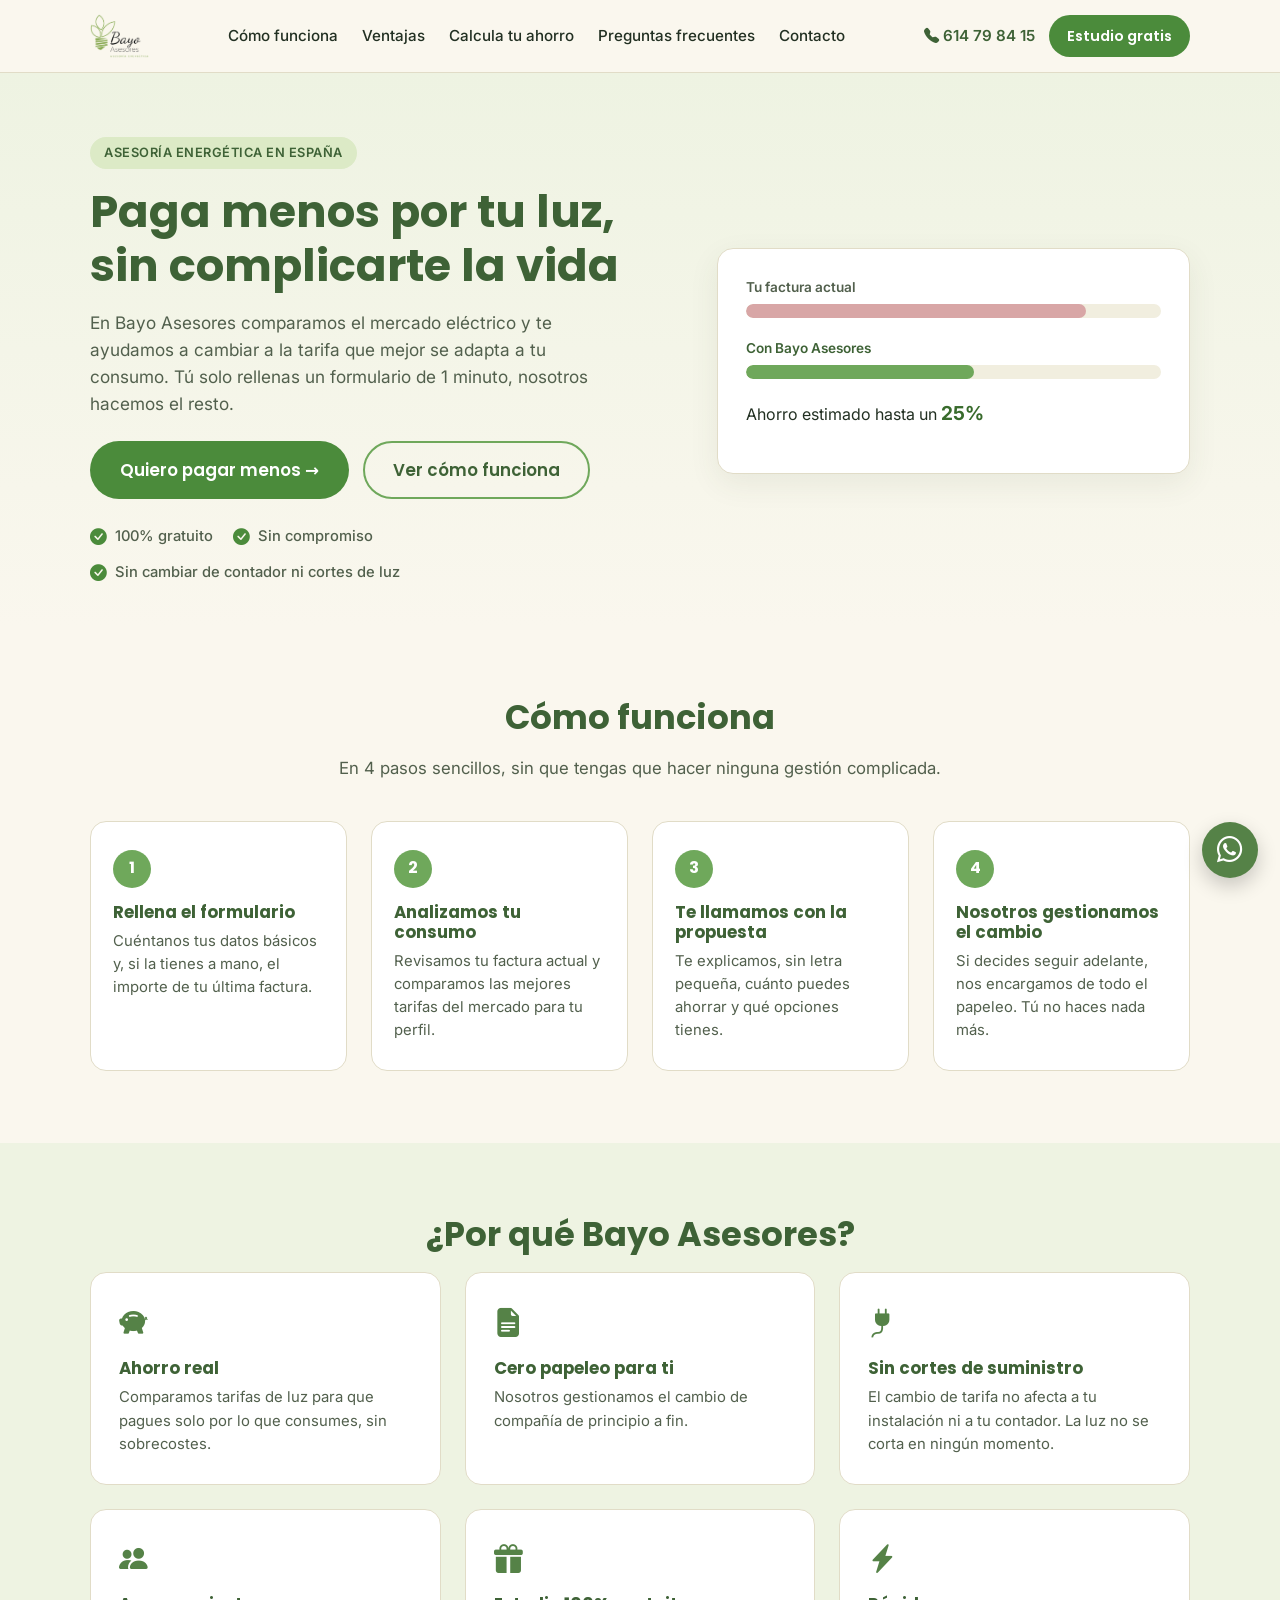
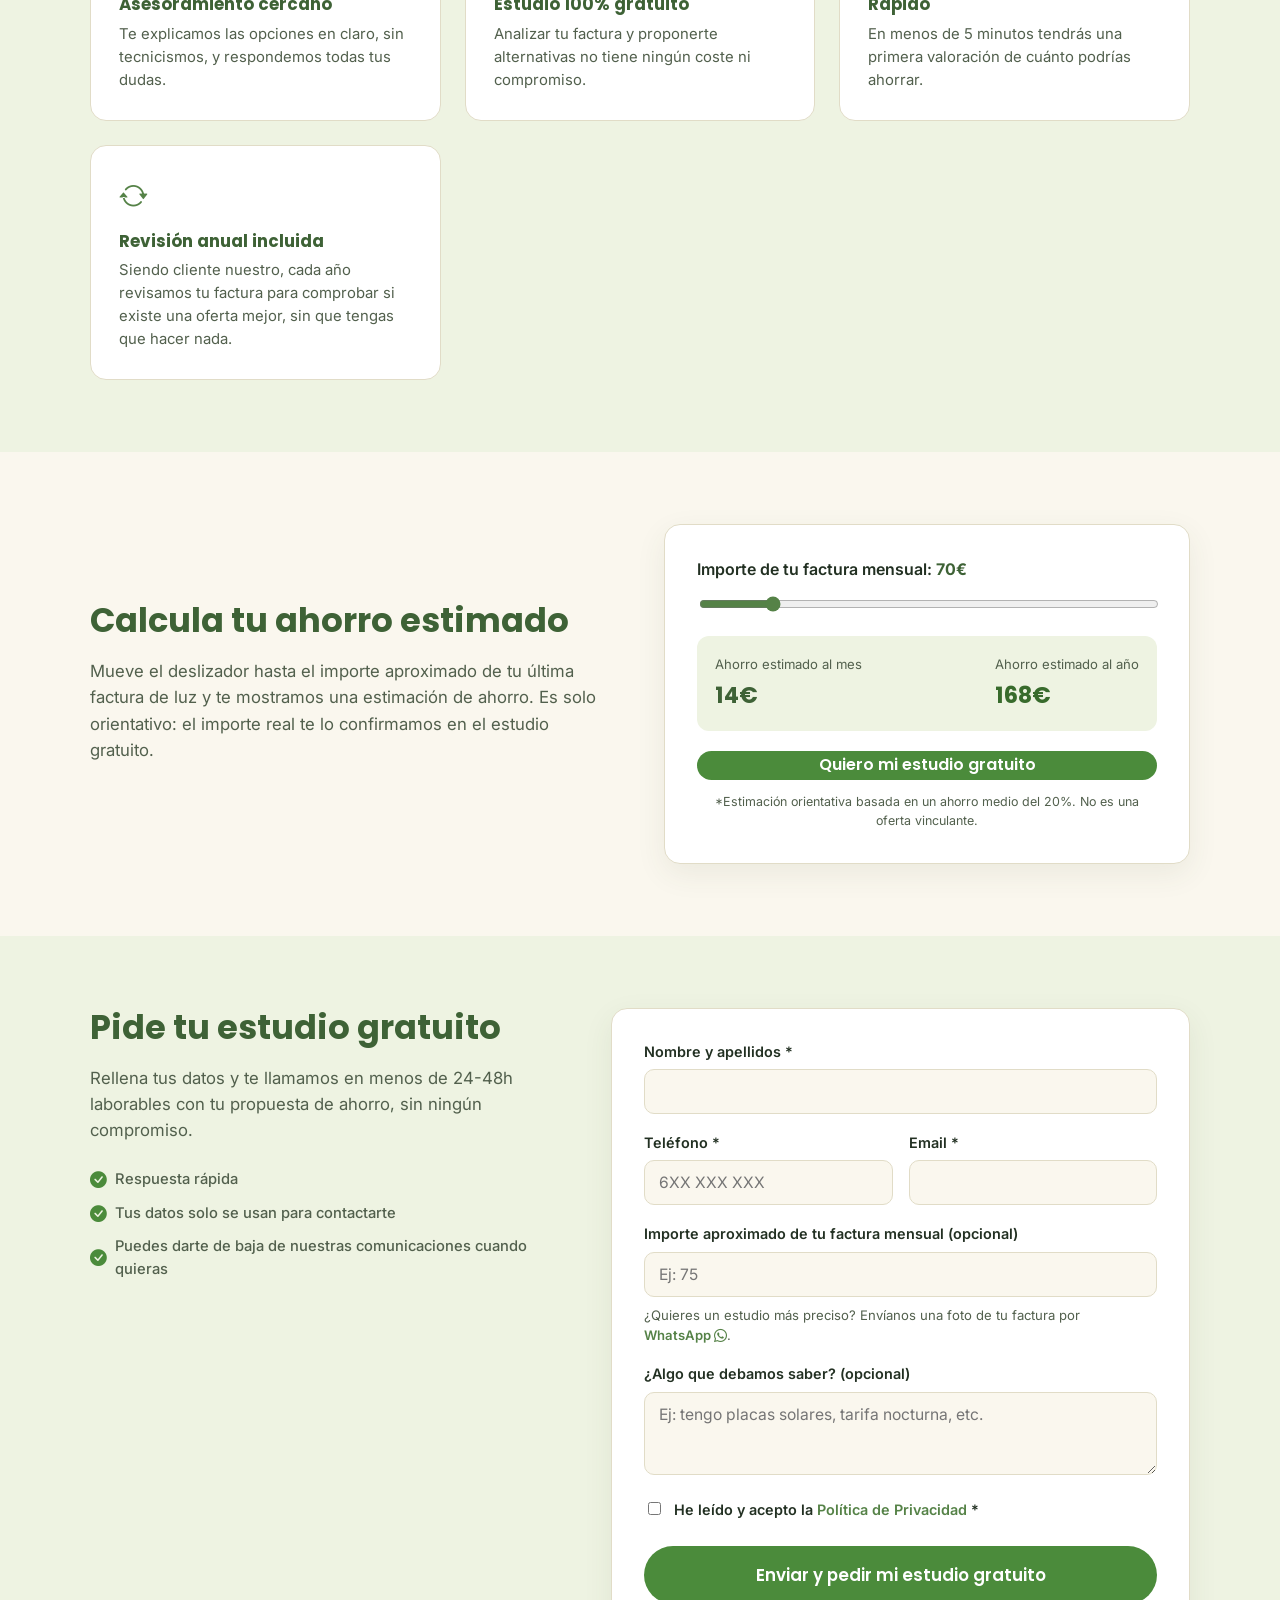
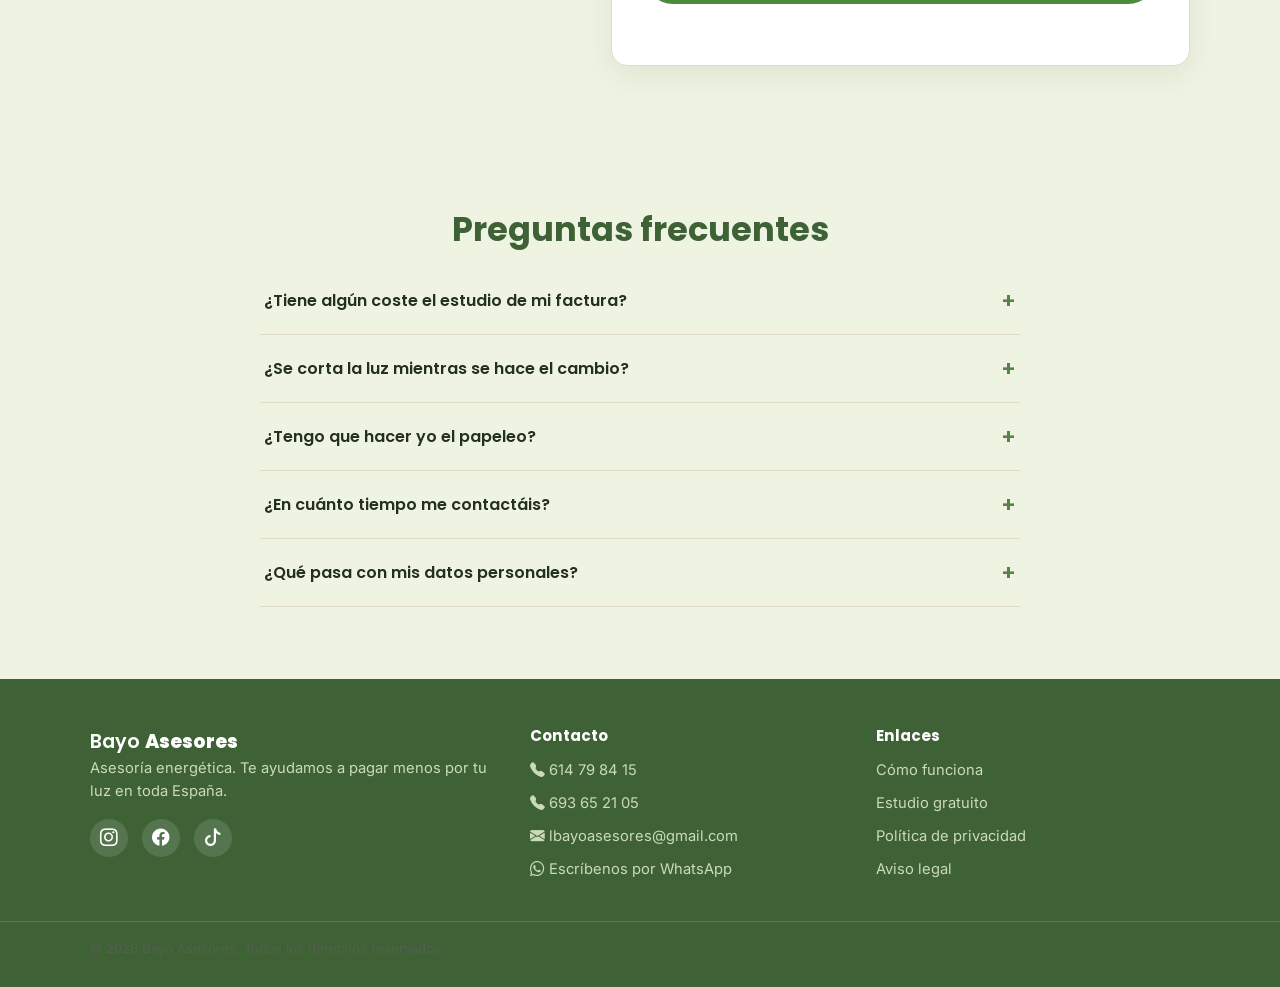
==== commit 95ec8553: "Anadir tarjeta de revision anual de factura para clientes" ====
--- a/index.html
+++ b/index.html
@@ -158,6 +158,11 @@
           <h3>Rápido</h3>
           <p>En menos de 5 minutos tendrás una primera valoración de cuánto podrías ahorrar.</p>
         </div>
+        <div class="card">
+          <div class="card-icon"><i class="bi bi-arrow-repeat" aria-hidden="true"></i></div>
+          <h3>Revisión anual incluida</h3>
+          <p>Siendo cliente nuestro, cada año revisamos tu factura para comprobar si existe una oferta mejor, sin que tengas que hacer nada.</p>
+        </div>
       </div>
     </div>
   </section>
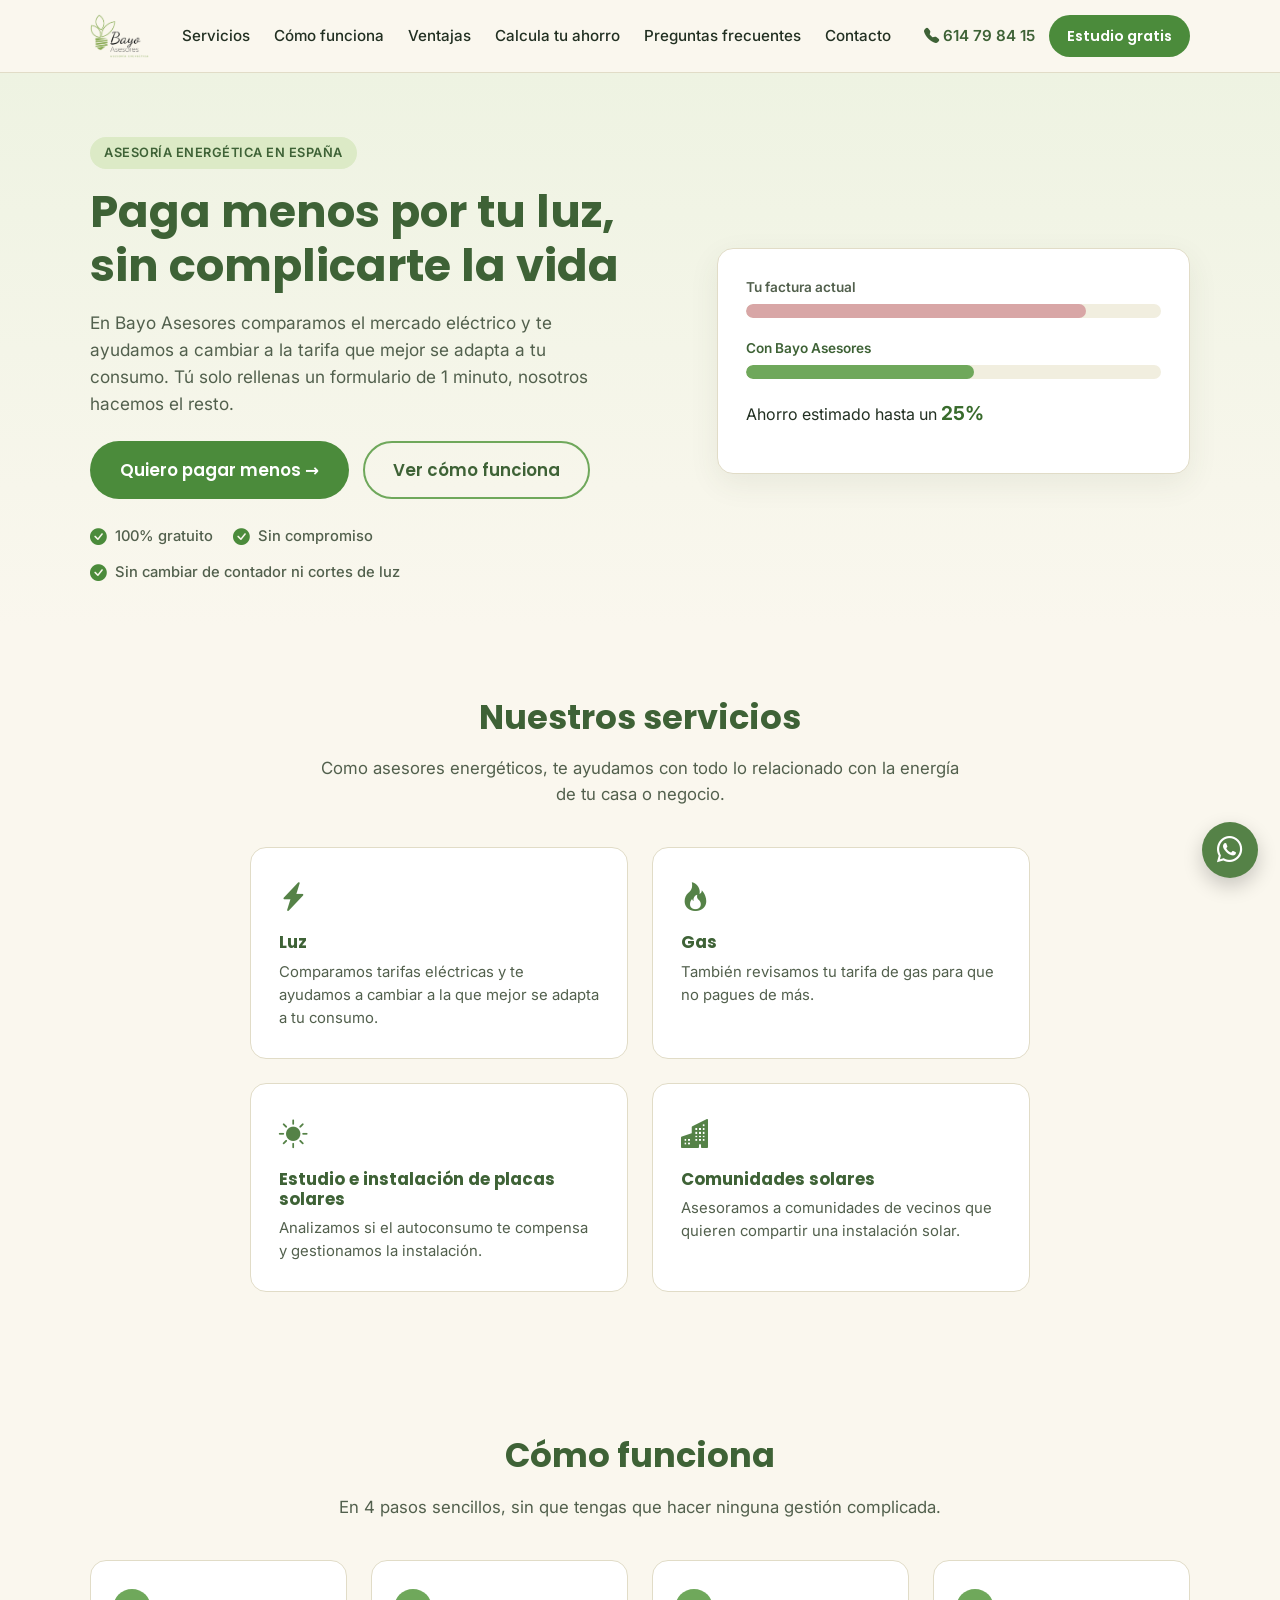
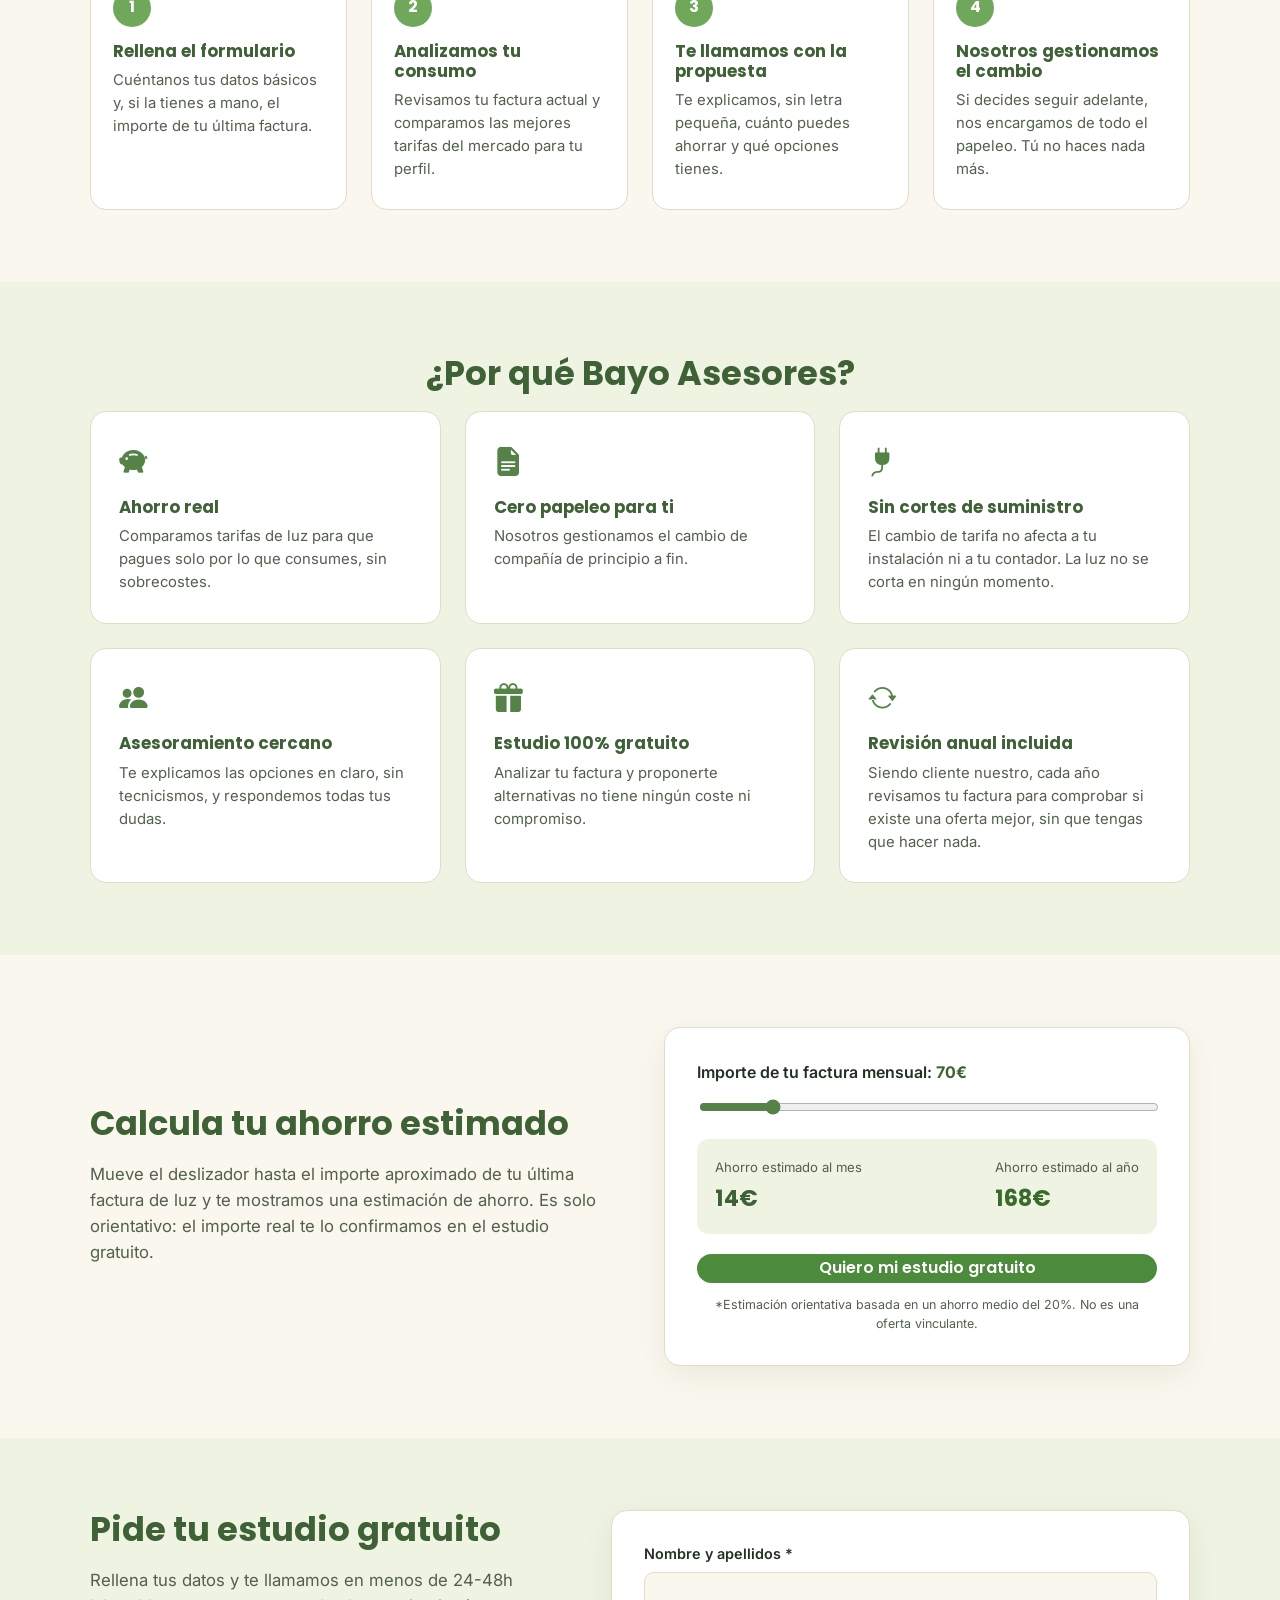
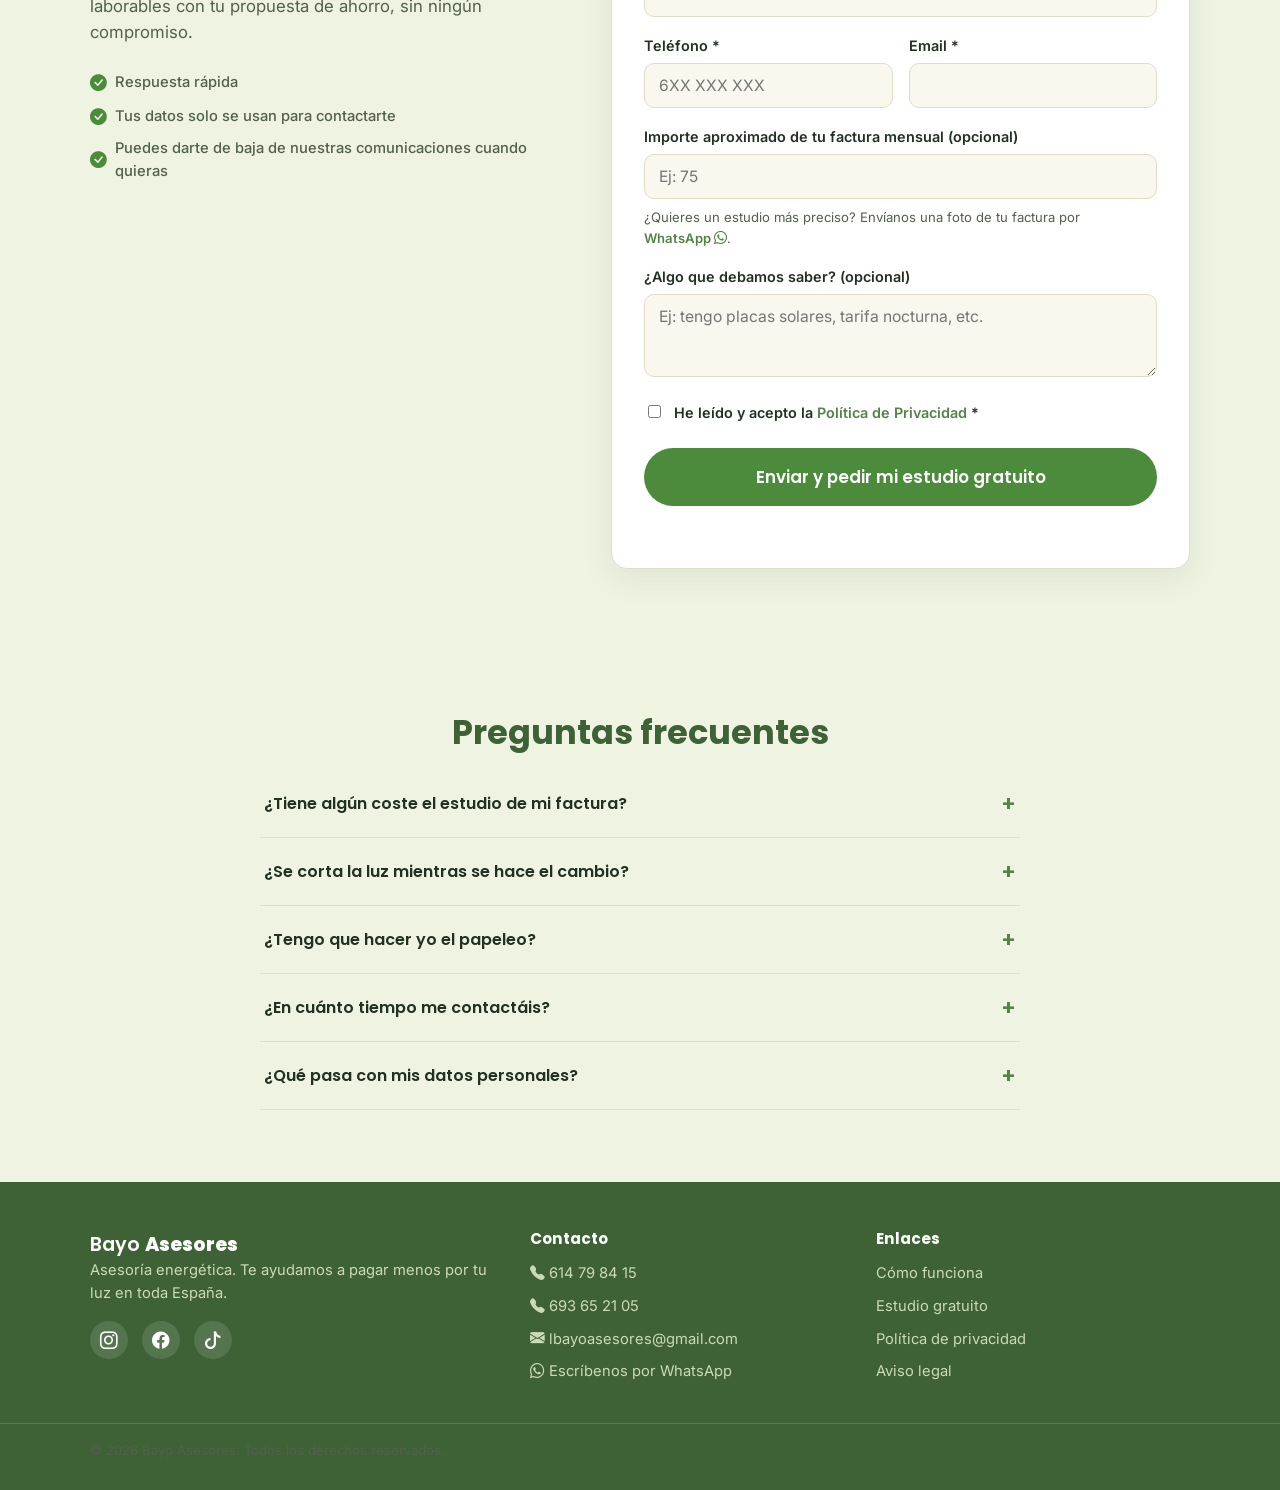
==== commit e5f2aab0: "Anadir seccion de servicios y ajustar SEO/copy - Nueva seccion Servicios: luz, gas, placas solares, " ====
--- a/index.html
+++ b/index.html
@@ -3,20 +3,20 @@
 <head>
 <meta charset="UTF-8">
 <meta name="viewport" content="width=device-width, initial-scale=1.0">
-<title>Bayo Asesores | Baja el precio de tu luz en España</title>
-<meta name="description" content="Bayo Asesores te ayuda a comparar y cambiar a la tarifa de luz más barata para tu casa o negocio en España. Estudio gratuito, sin compromiso.">
+<title>Bayo Asesores | Asesores Energéticos en España</title>
+<meta name="description" content="Bayo Asesores, asesores energéticos en España. Te ayudamos a pagar menos en luz y gas, y a estudiar e instalar placas solares y comunidades solares. Estudio gratuito, sin compromiso.">
 
 <meta property="og:type" content="website">
 <meta property="og:site_name" content="Bayo Asesores">
 <meta property="og:url" content="https://bayoasesores.es/">
-<meta property="og:title" content="Bayo Asesores | Baja el precio de tu luz en España">
-<meta property="og:description" content="Comparamos el mercado eléctrico y te ayudamos a cambiar a la tarifa más barata. Estudio 100% gratuito y sin compromiso.">
+<meta property="og:title" content="Bayo Asesores | Asesores Energéticos en España">
+<meta property="og:description" content="Asesores energéticos: luz, gas, placas solares y comunidades solares. Estudio 100% gratuito y sin compromiso.">
 <meta property="og:image" content="https://bayoasesores.es/img/logo.png">
 <meta property="og:locale" content="es_ES">
 
 <meta name="twitter:card" content="summary">
-<meta name="twitter:title" content="Bayo Asesores | Baja el precio de tu luz en España">
-<meta name="twitter:description" content="Comparamos el mercado eléctrico y te ayudamos a cambiar a la tarifa más barata. Estudio 100% gratuito y sin compromiso.">
+<meta name="twitter:title" content="Bayo Asesores | Asesores Energéticos en España">
+<meta name="twitter:description" content="Asesores energéticos: luz, gas, placas solares y comunidades solares. Estudio 100% gratuito y sin compromiso.">
 <meta name="twitter:image" content="https://bayoasesores.es/img/logo.png">
 
 <link rel="icon" type="image/png" href="img/favicon.png">
@@ -37,6 +37,7 @@
     </a>
 
     <nav class="main-nav" id="main-nav">
+      <a href="#servicios">Servicios</a>
       <a href="#como-funciona">Cómo funciona</a>
       <a href="#ventajas">Ventajas</a>
       <a href="#calculadora">Calcula tu ahorro</a>
@@ -92,6 +93,37 @@
     </div>
   </section>
 
+  <!-- SERVICIOS -->
+  <section id="servicios" class="section">
+    <div class="container">
+      <h2 class="section-title">Nuestros servicios</h2>
+      <p class="section-sub">Como asesores energéticos, te ayudamos con todo lo relacionado con la energía de tu casa o negocio.</p>
+
+      <div class="cards-grid cards-grid--services">
+        <div class="card">
+          <div class="card-icon"><i class="bi bi-lightning-charge-fill" aria-hidden="true"></i></div>
+          <h3>Luz</h3>
+          <p>Comparamos tarifas eléctricas y te ayudamos a cambiar a la que mejor se adapta a tu consumo.</p>
+        </div>
+        <div class="card">
+          <div class="card-icon"><i class="bi bi-fire" aria-hidden="true"></i></div>
+          <h3>Gas</h3>
+          <p>También revisamos tu tarifa de gas para que no pagues de más.</p>
+        </div>
+        <div class="card">
+          <div class="card-icon"><i class="bi bi-sun-fill" aria-hidden="true"></i></div>
+          <h3>Estudio e instalación de placas solares</h3>
+          <p>Analizamos si el autoconsumo te compensa y gestionamos la instalación.</p>
+        </div>
+        <div class="card">
+          <div class="card-icon"><i class="bi bi-buildings-fill" aria-hidden="true"></i></div>
+          <h3>Comunidades solares</h3>
+          <p>Asesoramos a comunidades de vecinos que quieren compartir una instalación solar.</p>
+        </div>
+      </div>
+    </div>
+  </section>
+
   <!-- COMO FUNCIONA -->
   <section id="como-funciona" class="section">
     <div class="container">
@@ -152,11 +184,6 @@
           <div class="card-icon"><i class="bi bi-gift-fill" aria-hidden="true"></i></div>
           <h3>Estudio 100% gratuito</h3>
           <p>Analizar tu factura y proponerte alternativas no tiene ningún coste ni compromiso.</p>
-        </div>
-        <div class="card">
-          <div class="card-icon"><i class="bi bi-lightning-charge-fill" aria-hidden="true"></i></div>
-          <h3>Rápido</h3>
-          <p>En menos de 5 minutos tendrás una primera valoración de cuánto podrías ahorrar.</p>
         </div>
         <div class="card">
           <div class="card-icon"><i class="bi bi-arrow-repeat" aria-hidden="true"></i></div>
--- a/css/styles.css
+++ b/css/styles.css
@@ -293,6 +293,11 @@
   grid-template-columns: repeat(3, minmax(0, 1fr));
   gap: 24px;
 }
+.cards-grid--services {
+  grid-template-columns: repeat(2, minmax(0, 1fr));
+  max-width: 780px;
+  margin: 0 auto;
+}
 .card {
   background: var(--white);
   border-radius: var(--radius);
@@ -304,7 +309,6 @@
 .card-icon { font-size: 1.8rem; margin-bottom: 12px; color: var(--green-600); }
 .card h3 { font-size: 1.05rem; }
 .card p { font-size: .93rem; margin: 0; }
-
 /* Calculadora */
 .calc-container {
   display: grid;
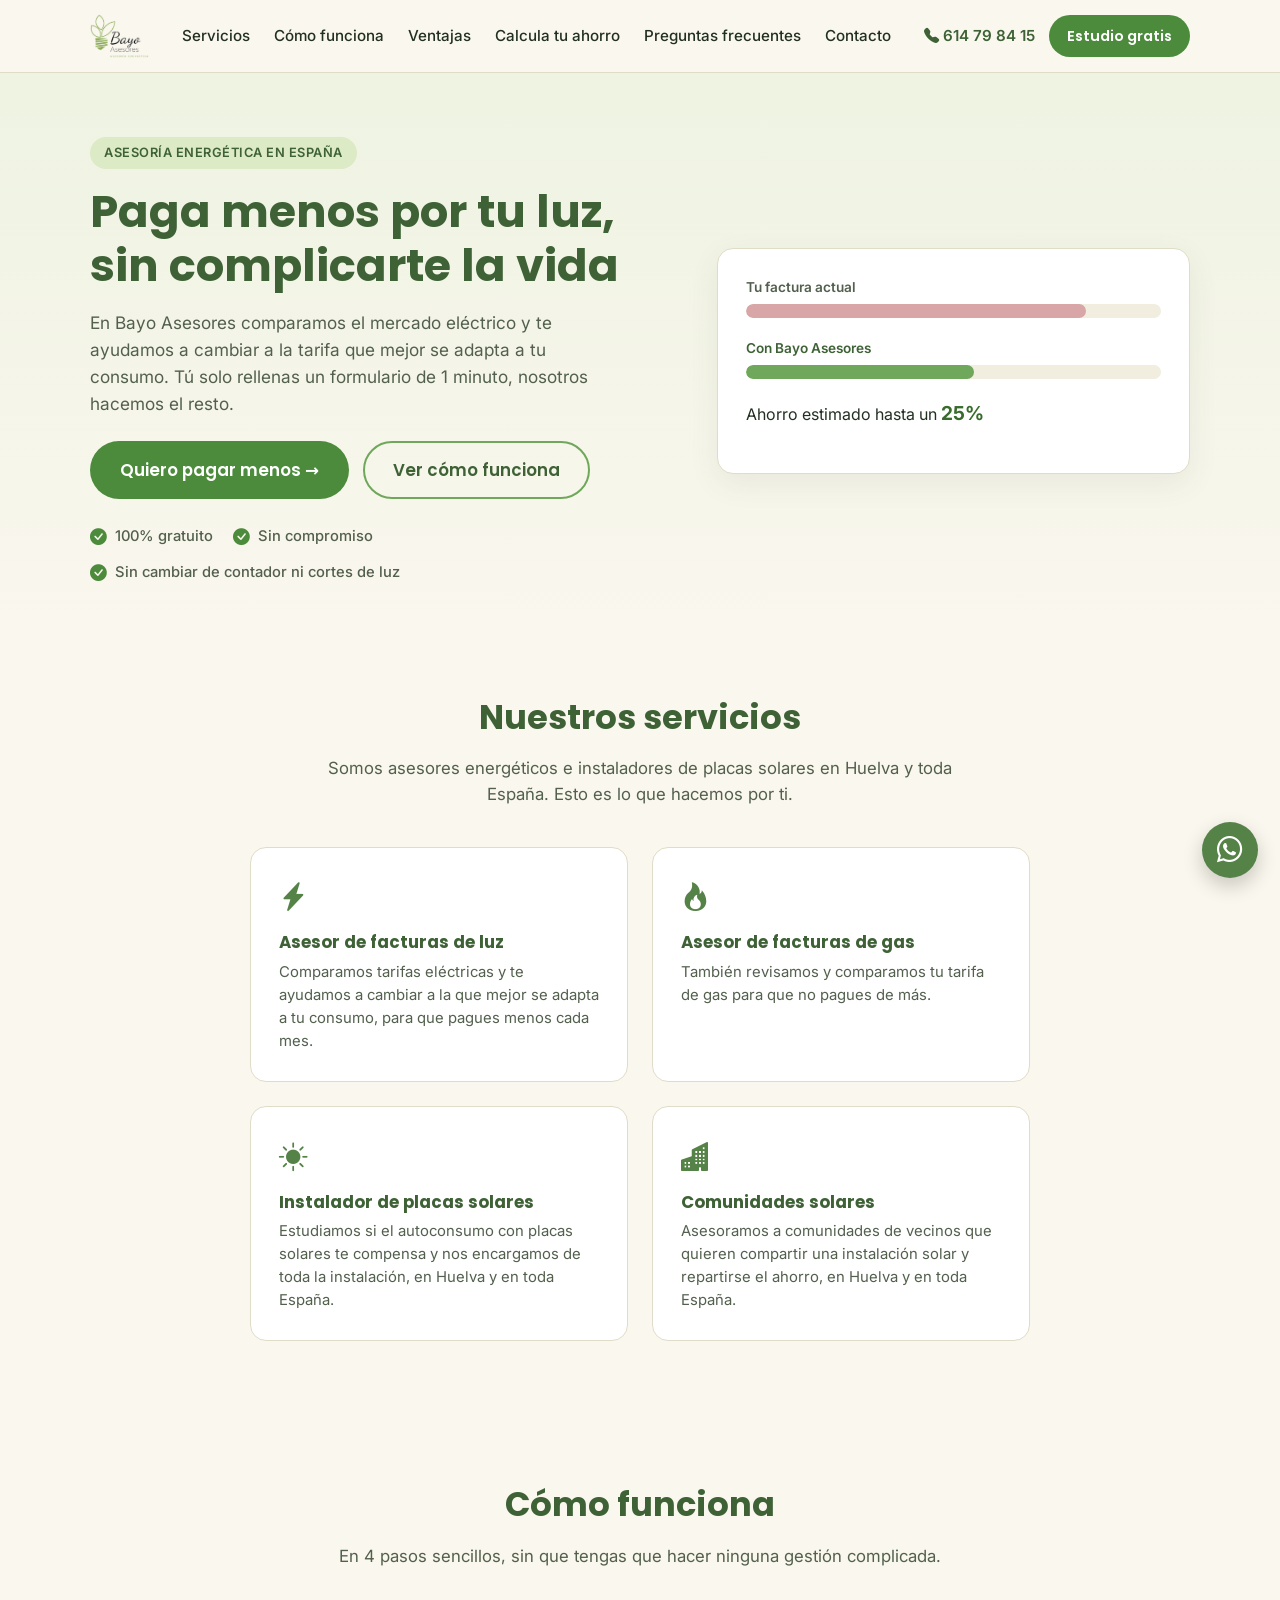
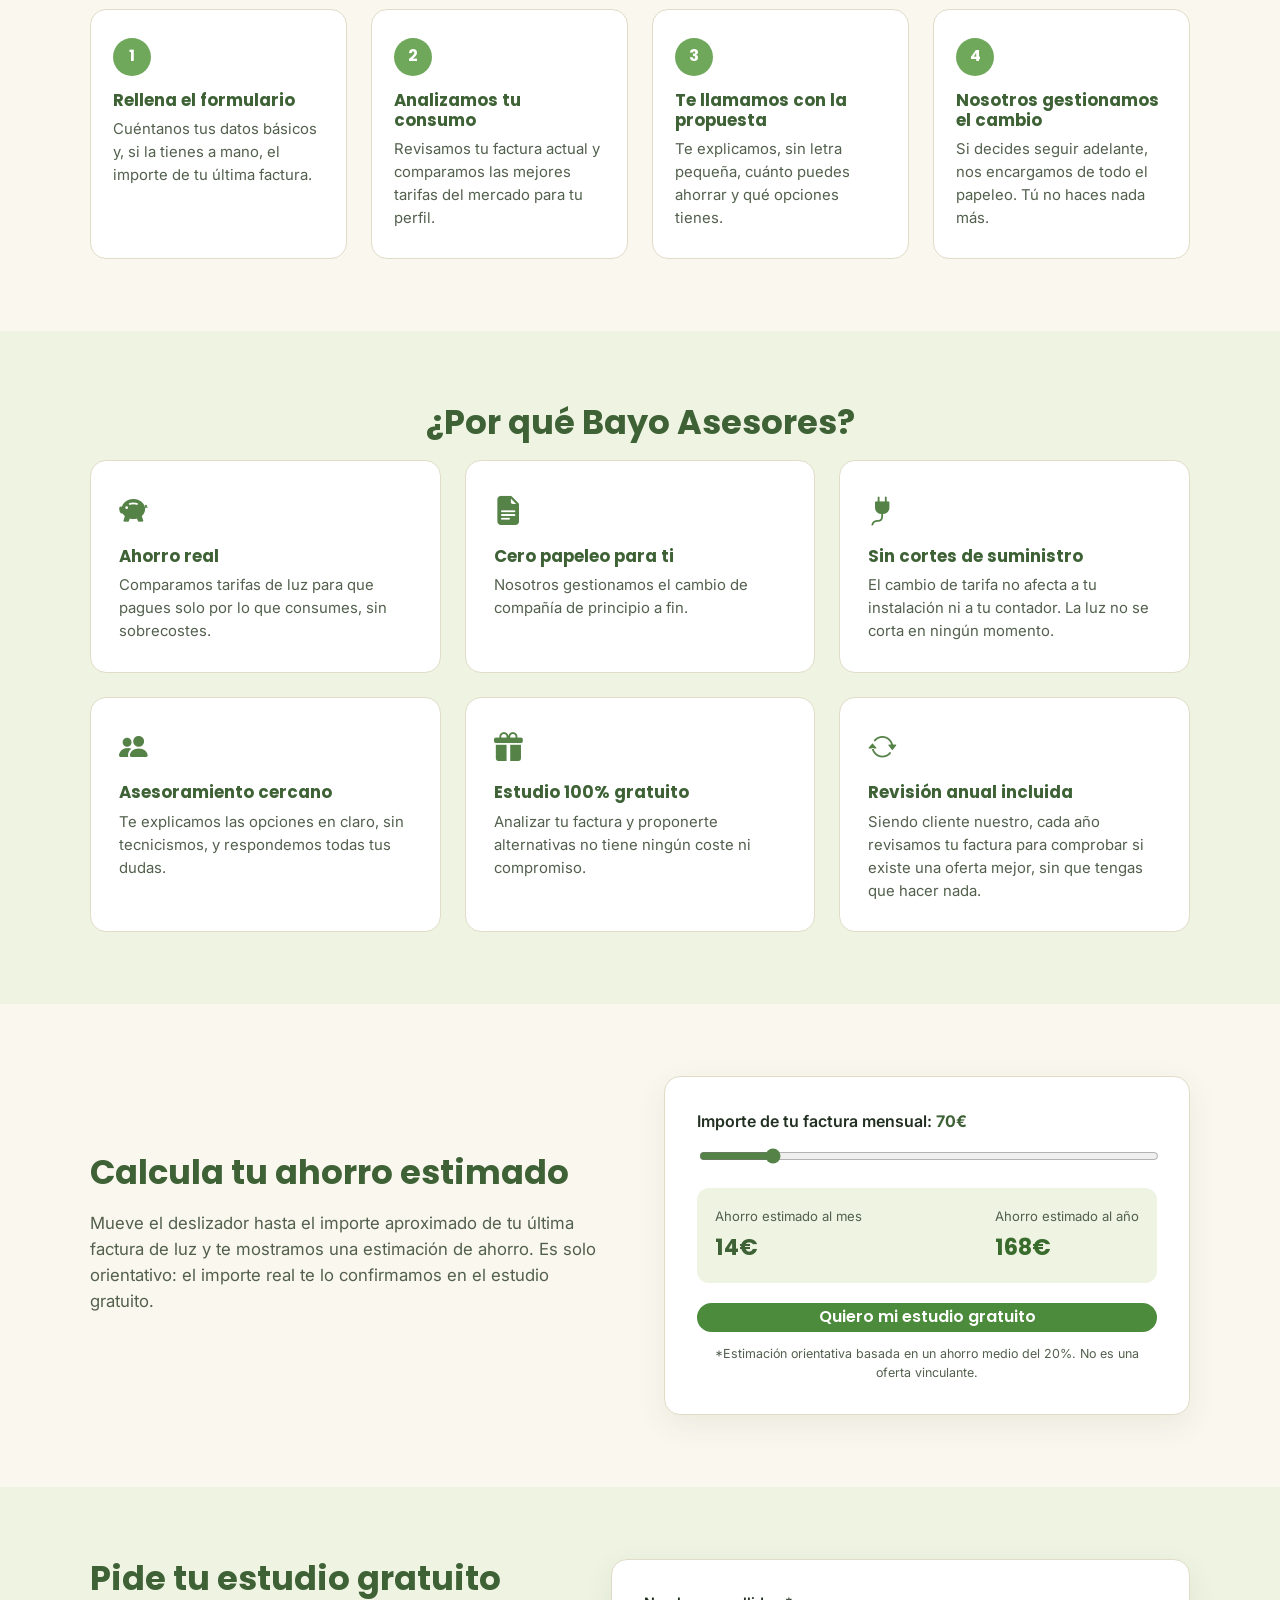
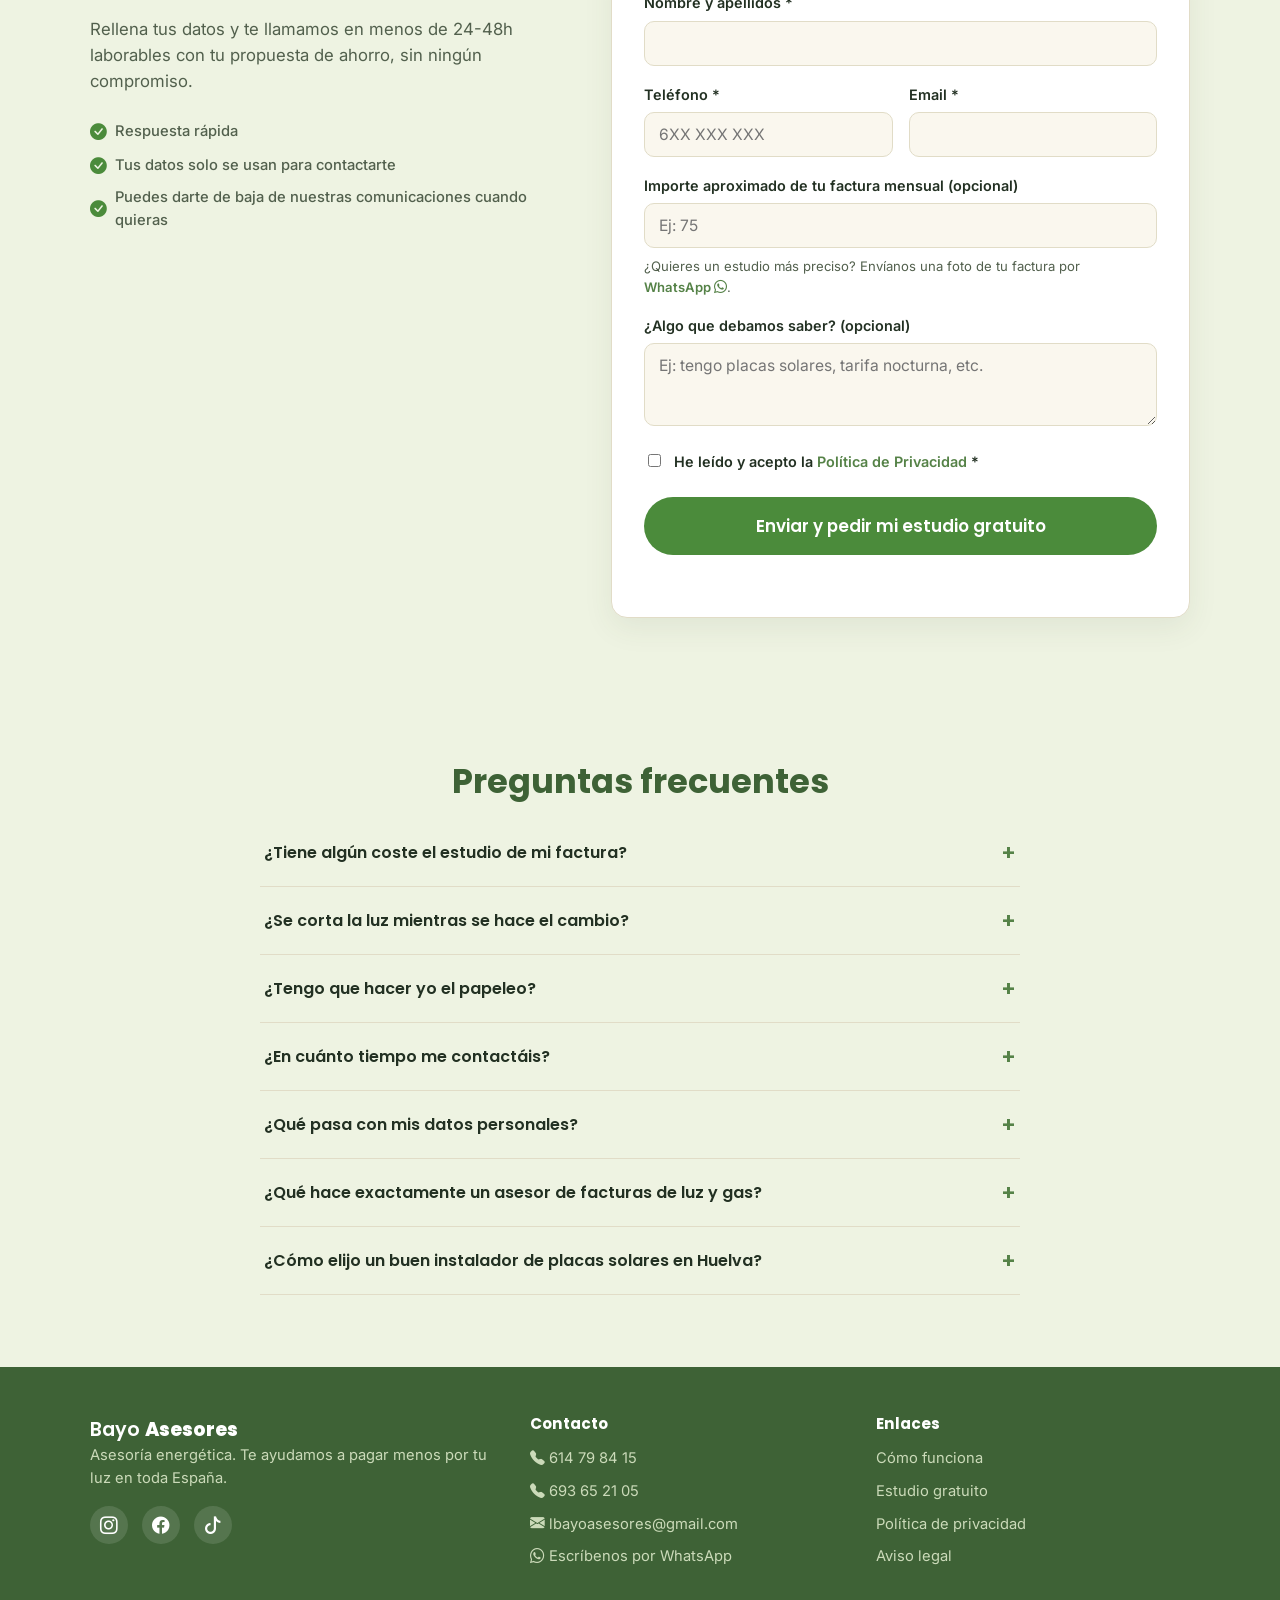
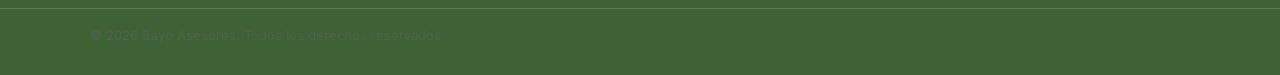
==== commit a22e324c: "Optimizar SEO para busquedas genericas de servicios - Titulo/meta con "asesor de facturas de luz y g" ====
--- a/index.html
+++ b/index.html
@@ -3,21 +3,128 @@
 <head>
 <meta charset="UTF-8">
 <meta name="viewport" content="width=device-width, initial-scale=1.0">
-<title>Bayo Asesores | Asesores Energéticos en España</title>
-<meta name="description" content="Bayo Asesores, asesores energéticos en España. Te ayudamos a pagar menos en luz y gas, y a estudiar e instalar placas solares y comunidades solares. Estudio gratuito, sin compromiso.">
+<title>Asesor de Facturas de Luz y Gas | Instalador de Placas Solares en España - Bayo Asesores</title>
+<meta name="description" content="¿Buscas un asesor de facturas de luz y gas o un instalador de placas solares? Bayo Asesores compara tarifas, estudia e instala placas solares y gestiona comunidades solares en Huelva y en toda España. Estudio gratuito.">
 
 <meta property="og:type" content="website">
 <meta property="og:site_name" content="Bayo Asesores">
 <meta property="og:url" content="https://bayoasesores.es/">
-<meta property="og:title" content="Bayo Asesores | Asesores Energéticos en España">
-<meta property="og:description" content="Asesores energéticos: luz, gas, placas solares y comunidades solares. Estudio 100% gratuito y sin compromiso.">
+<meta property="og:title" content="Asesor de Facturas de Luz y Gas | Instalador de Placas Solares en España">
+<meta property="og:description" content="Comparamos tarifas de luz y gas, estudiamos e instalamos placas solares y asesoramos comunidades solares en Huelva y en toda España. Estudio 100% gratuito.">
 <meta property="og:image" content="https://bayoasesores.es/img/logo.png">
 <meta property="og:locale" content="es_ES">
 
 <meta name="twitter:card" content="summary">
-<meta name="twitter:title" content="Bayo Asesores | Asesores Energéticos en España">
-<meta name="twitter:description" content="Asesores energéticos: luz, gas, placas solares y comunidades solares. Estudio 100% gratuito y sin compromiso.">
+<meta name="twitter:title" content="Asesor de Facturas de Luz y Gas | Instalador de Placas Solares en España">
+<meta name="twitter:description" content="Comparamos tarifas de luz y gas, estudiamos e instalamos placas solares y asesoramos comunidades solares en Huelva y en toda España. Estudio 100% gratuito.">
 <meta name="twitter:image" content="https://bayoasesores.es/img/logo.png">
+
+<script type="application/ld+json">
+{
+  "@context": "https://schema.org",
+  "@type": "ProfessionalService",
+  "name": "Bayo Asesores",
+  "image": "https://bayoasesores.es/img/logo.png",
+  "url": "https://bayoasesores.es/",
+  "telephone": "+34614798415",
+  "email": "lbayoasesores@gmail.com",
+  "description": "Asesor de facturas de luz y gas e instalador de placas solares en Huelva. Comparación de tarifas, estudio e instalación de placas solares y asesoramiento a comunidades solares.",
+  "address": {
+    "@type": "PostalAddress",
+    "addressLocality": "Huelva",
+    "addressRegion": "Andalucía",
+    "addressCountry": "ES"
+  },
+  "areaServed": "ES",
+  "sameAs": [
+    "https://www.instagram.com/bayoasesores",
+    "https://www.facebook.com/people/Bayo-Asesores/61591380857218/",
+    "https://www.tiktok.com/@bayo.asesores"
+  ],
+  "hasOfferCatalog": {
+    "@type": "OfferCatalog",
+    "name": "Servicios de Bayo Asesores",
+    "itemListElement": [
+      {
+        "@type": "Offer",
+        "itemOffered": {
+          "@type": "Service",
+          "name": "Asesor de facturas de luz",
+          "description": "Comparación de tarifas eléctricas y cambio a la oferta más económica."
+        }
+      },
+      {
+        "@type": "Offer",
+        "itemOffered": {
+          "@type": "Service",
+          "name": "Asesor de facturas de gas",
+          "description": "Revisión y comparación de tarifas de gas para pagar menos."
+        }
+      },
+      {
+        "@type": "Offer",
+        "itemOffered": {
+          "@type": "Service",
+          "name": "Instalador de placas solares",
+          "description": "Estudio de viabilidad e instalación de placas solares en Huelva y toda España."
+        }
+      },
+      {
+        "@type": "Offer",
+        "itemOffered": {
+          "@type": "Service",
+          "name": "Comunidades solares",
+          "description": "Asesoramiento a comunidades de vecinos para compartir una instalación solar."
+        }
+      }
+    ]
+  }
+}
+</script>
+
+<script type="application/ld+json">
+{
+  "@context": "https://schema.org",
+  "@type": "FAQPage",
+  "mainEntity": [
+    {
+      "@type": "Question",
+      "name": "¿Tiene algún coste el estudio de mi factura?",
+      "acceptedAnswer": { "@type": "Answer", "text": "No. El estudio y la comparativa de tarifas son completamente gratuitos y sin compromiso de contratación." }
+    },
+    {
+      "@type": "Question",
+      "name": "¿Se corta la luz mientras se hace el cambio?",
+      "acceptedAnswer": { "@type": "Answer", "text": "No. El cambio de tarifa o de compañía es solo un trámite administrativo. Tu contador y tu instalación no se tocan, y el suministro no se interrumpe en ningún momento." }
+    },
+    {
+      "@type": "Question",
+      "name": "¿Tengo que hacer yo el papeleo?",
+      "acceptedAnswer": { "@type": "Answer", "text": "No. Si decides seguir adelante con la propuesta, nosotros nos encargamos de toda la gestión del cambio." }
+    },
+    {
+      "@type": "Question",
+      "name": "¿En cuánto tiempo me contactáis?",
+      "acceptedAnswer": { "@type": "Answer", "text": "Normalmente en un plazo de 24-48h laborables tras recibir tu formulario." }
+    },
+    {
+      "@type": "Question",
+      "name": "¿Qué pasa con mis datos personales?",
+      "acceptedAnswer": { "@type": "Answer", "text": "Tus datos se usan únicamente para contactarte y prepararte una propuesta. Puedes consultar todos los detalles en nuestra Política de Privacidad y darte de baja cuando quieras." }
+    },
+    {
+      "@type": "Question",
+      "name": "¿Qué hace exactamente un asesor de facturas de luz y gas?",
+      "acceptedAnswer": { "@type": "Answer", "text": "Un asesor de facturas de luz y gas como Bayo Asesores revisa tu consumo real, compara las tarifas disponibles en el mercado y te propone la opción más barata para tu perfil, ocupándose además de todo el papeleo del cambio." }
+    },
+    {
+      "@type": "Question",
+      "name": "¿Cómo elijo un buen instalador de placas solares en Huelva?",
+      "acceptedAnswer": { "@type": "Answer", "text": "Busca que te hagan un estudio de viabilidad real (orientación, consumo, tejado) antes de nada, sin presionarte a contratar. En Bayo Asesores empezamos siempre por ese estudio gratuito para saber si el autoconsumo te compensa antes de instalar nada." }
+    }
+  ]
+}
+</script>
 
 <link rel="icon" type="image/png" href="img/favicon.png">
 <link rel="preconnect" href="https://fonts.googleapis.com">
@@ -97,28 +204,28 @@
   <section id="servicios" class="section">
     <div class="container">
       <h2 class="section-title">Nuestros servicios</h2>
-      <p class="section-sub">Como asesores energéticos, te ayudamos con todo lo relacionado con la energía de tu casa o negocio.</p>
+      <p class="section-sub">Somos asesores energéticos e instaladores de placas solares en Huelva y toda España. Esto es lo que hacemos por ti.</p>
 
       <div class="cards-grid cards-grid--services">
         <div class="card">
           <div class="card-icon"><i class="bi bi-lightning-charge-fill" aria-hidden="true"></i></div>
-          <h3>Luz</h3>
-          <p>Comparamos tarifas eléctricas y te ayudamos a cambiar a la que mejor se adapta a tu consumo.</p>
+          <h3>Asesor de facturas de luz</h3>
+          <p>Comparamos tarifas eléctricas y te ayudamos a cambiar a la que mejor se adapta a tu consumo, para que pagues menos cada mes.</p>
         </div>
         <div class="card">
           <div class="card-icon"><i class="bi bi-fire" aria-hidden="true"></i></div>
-          <h3>Gas</h3>
-          <p>También revisamos tu tarifa de gas para que no pagues de más.</p>
+          <h3>Asesor de facturas de gas</h3>
+          <p>También revisamos y comparamos tu tarifa de gas para que no pagues de más.</p>
         </div>
         <div class="card">
           <div class="card-icon"><i class="bi bi-sun-fill" aria-hidden="true"></i></div>
-          <h3>Estudio e instalación de placas solares</h3>
-          <p>Analizamos si el autoconsumo te compensa y gestionamos la instalación.</p>
+          <h3>Instalador de placas solares</h3>
+          <p>Estudiamos si el autoconsumo con placas solares te compensa y nos encargamos de toda la instalación, en Huelva y en toda España.</p>
         </div>
         <div class="card">
           <div class="card-icon"><i class="bi bi-buildings-fill" aria-hidden="true"></i></div>
           <h3>Comunidades solares</h3>
-          <p>Asesoramos a comunidades de vecinos que quieren compartir una instalación solar.</p>
+          <p>Asesoramos a comunidades de vecinos que quieren compartir una instalación solar y repartirse el ahorro, en Huelva y en toda España.</p>
         </div>
       </div>
     </div>
@@ -354,6 +461,26 @@
           </div>
         </div>
 
+        <div class="faq-item">
+          <button class="faq-question" aria-expanded="false">
+            ¿Qué hace exactamente un asesor de facturas de luz y gas?
+            <span class="faq-icon">+</span>
+          </button>
+          <div class="faq-answer">
+            <p>Un asesor de facturas de luz y gas como Bayo Asesores revisa tu consumo real, compara las tarifas disponibles en el mercado y te propone la opción más barata para tu perfil, ocupándose además de todo el papeleo del cambio.</p>
+          </div>
+        </div>
+
+        <div class="faq-item">
+          <button class="faq-question" aria-expanded="false">
+            ¿Cómo elijo un buen instalador de placas solares en Huelva?
+            <span class="faq-icon">+</span>
+          </button>
+          <div class="faq-answer">
+            <p>Busca que te hagan un estudio de viabilidad real (orientación, consumo, tejado) antes de nada, sin presionarte a contratar. En Bayo Asesores empezamos siempre por ese estudio gratuito para saber si el autoconsumo te compensa antes de instalar nada.</p>
+          </div>
+        </div>
+
       </div>
     </div>
   </section>
